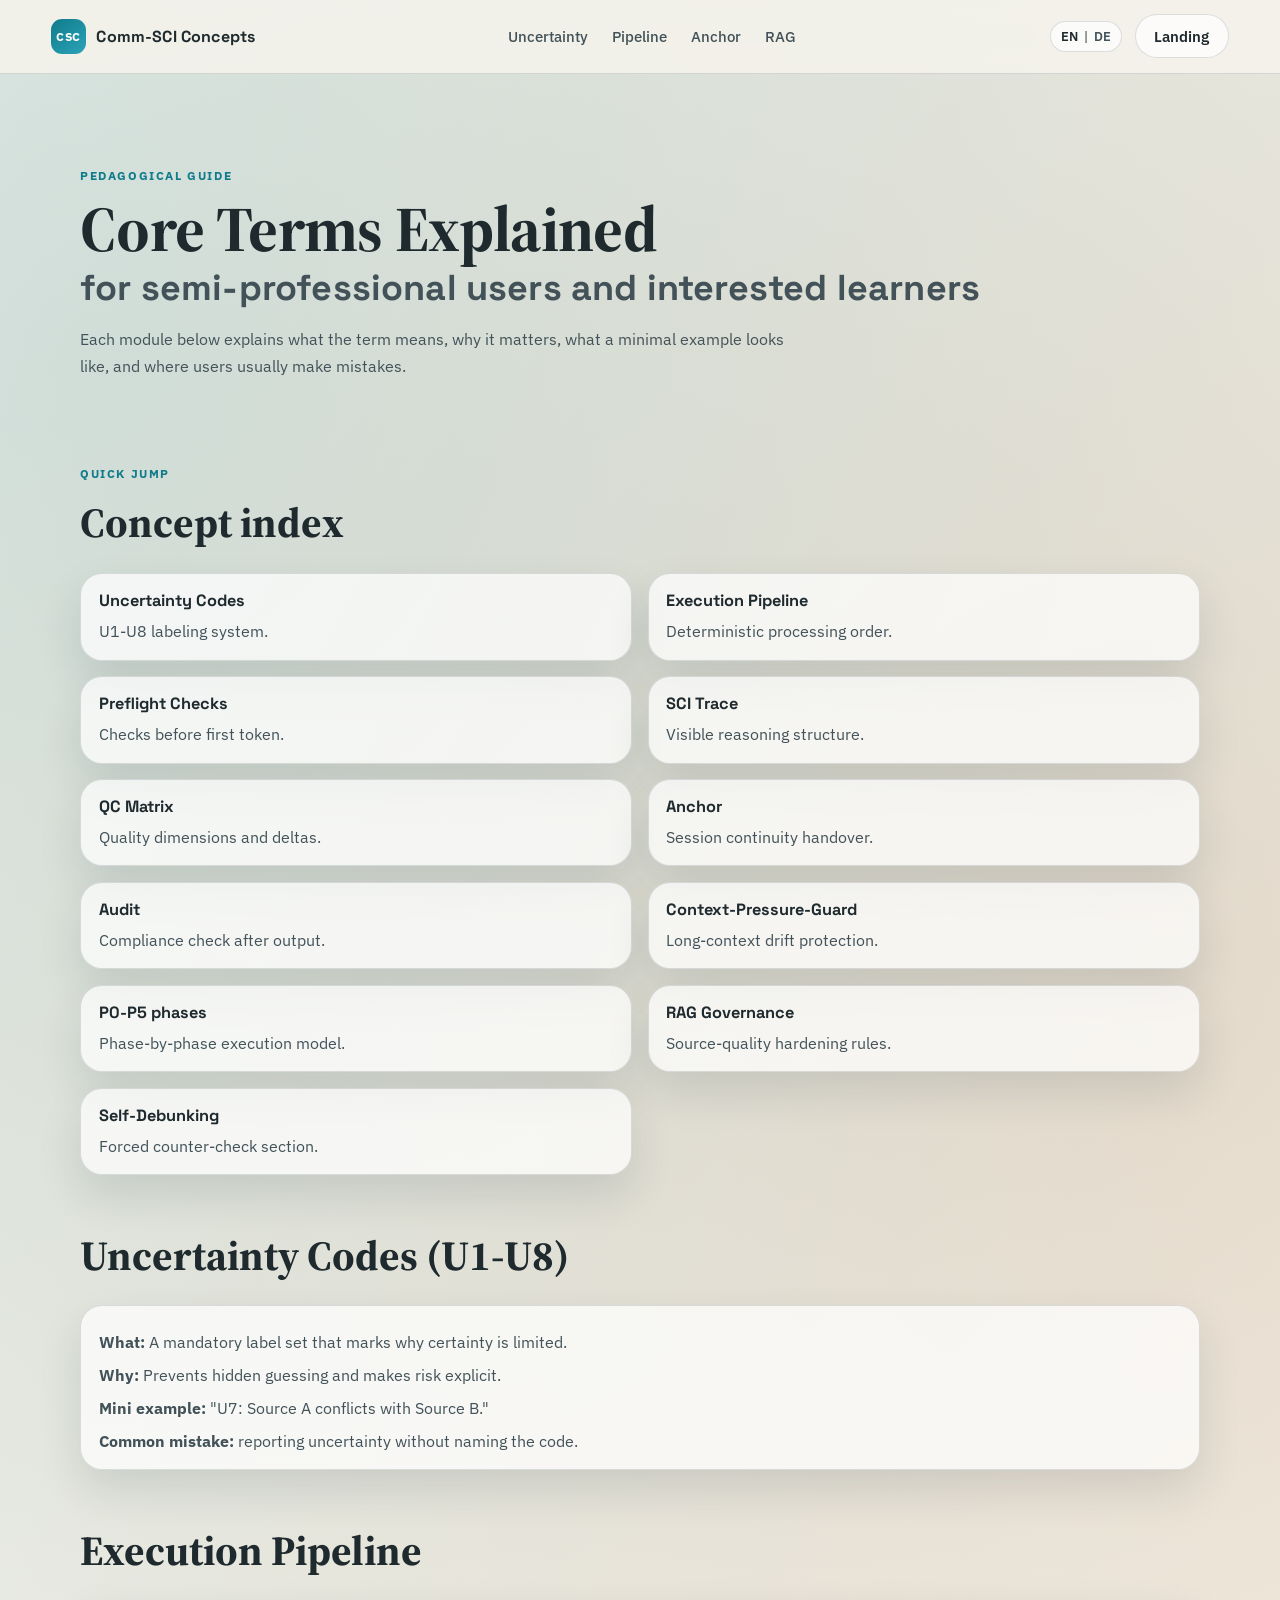
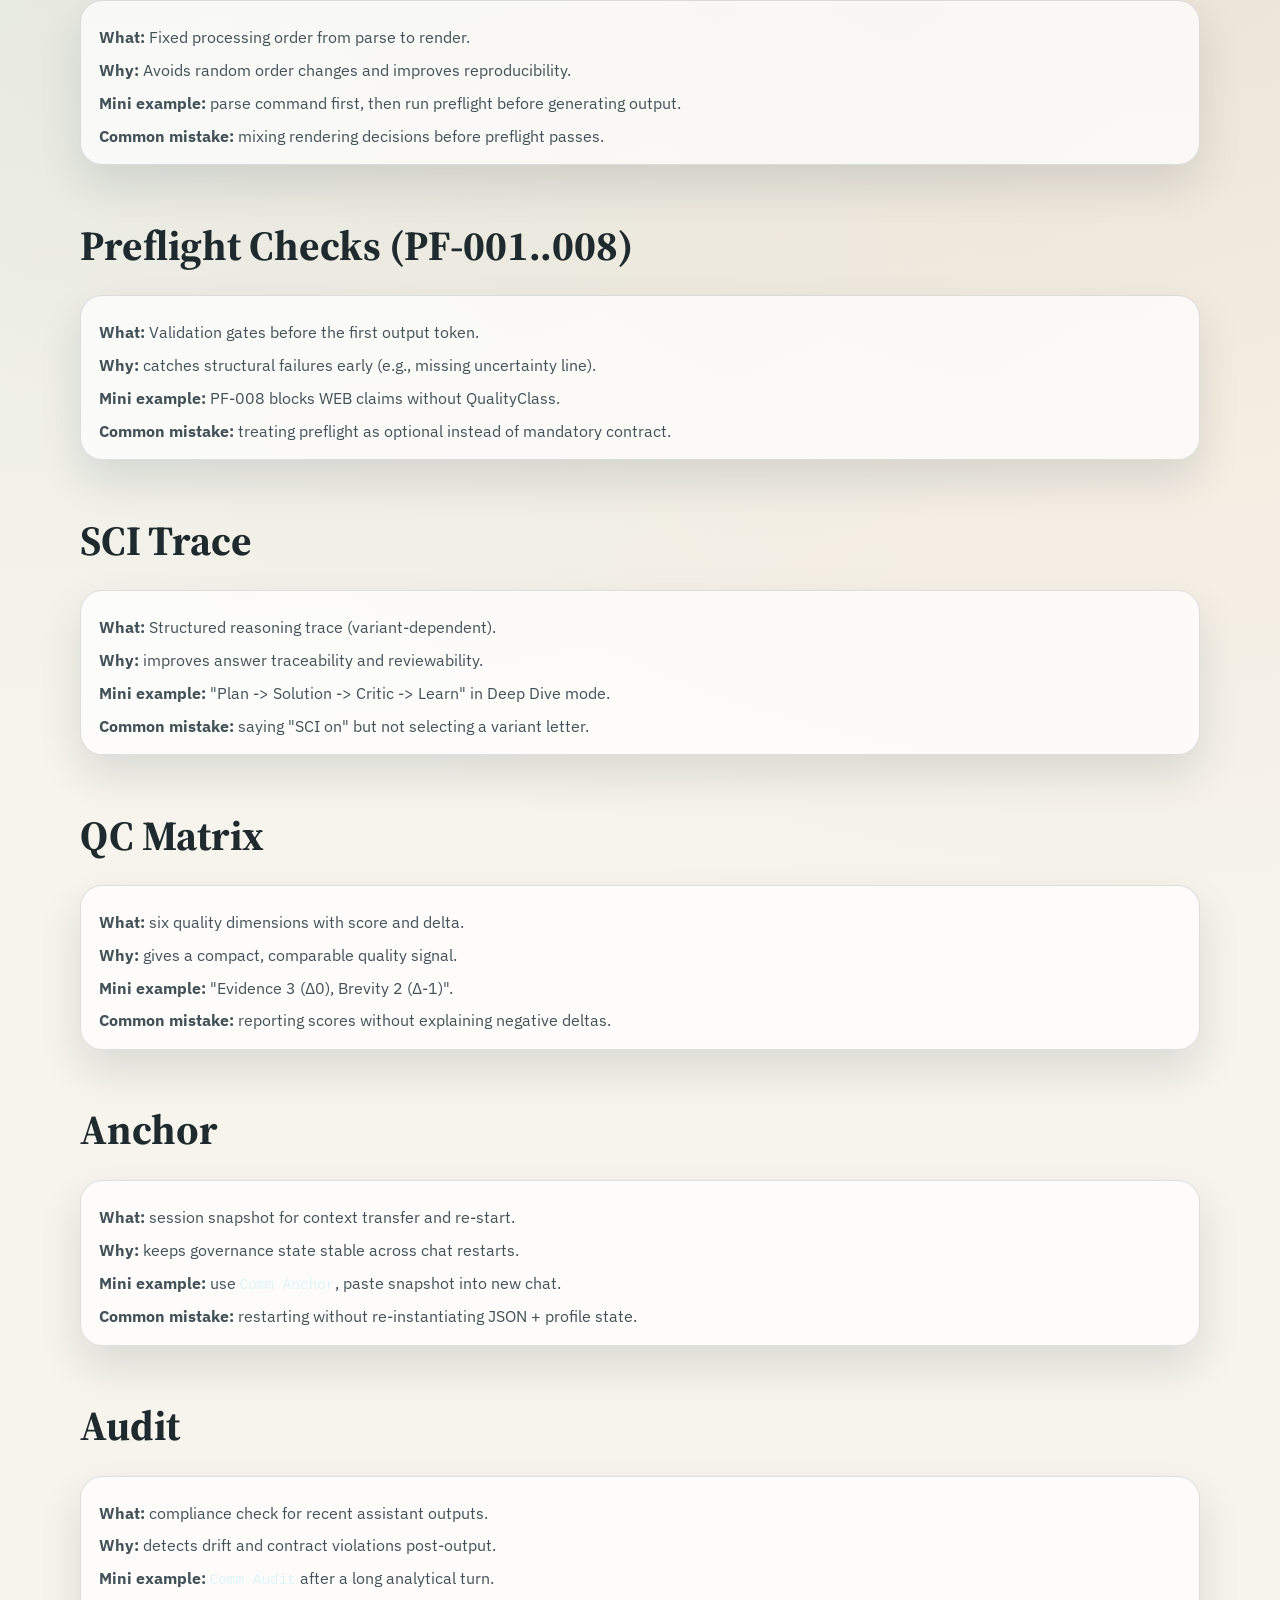
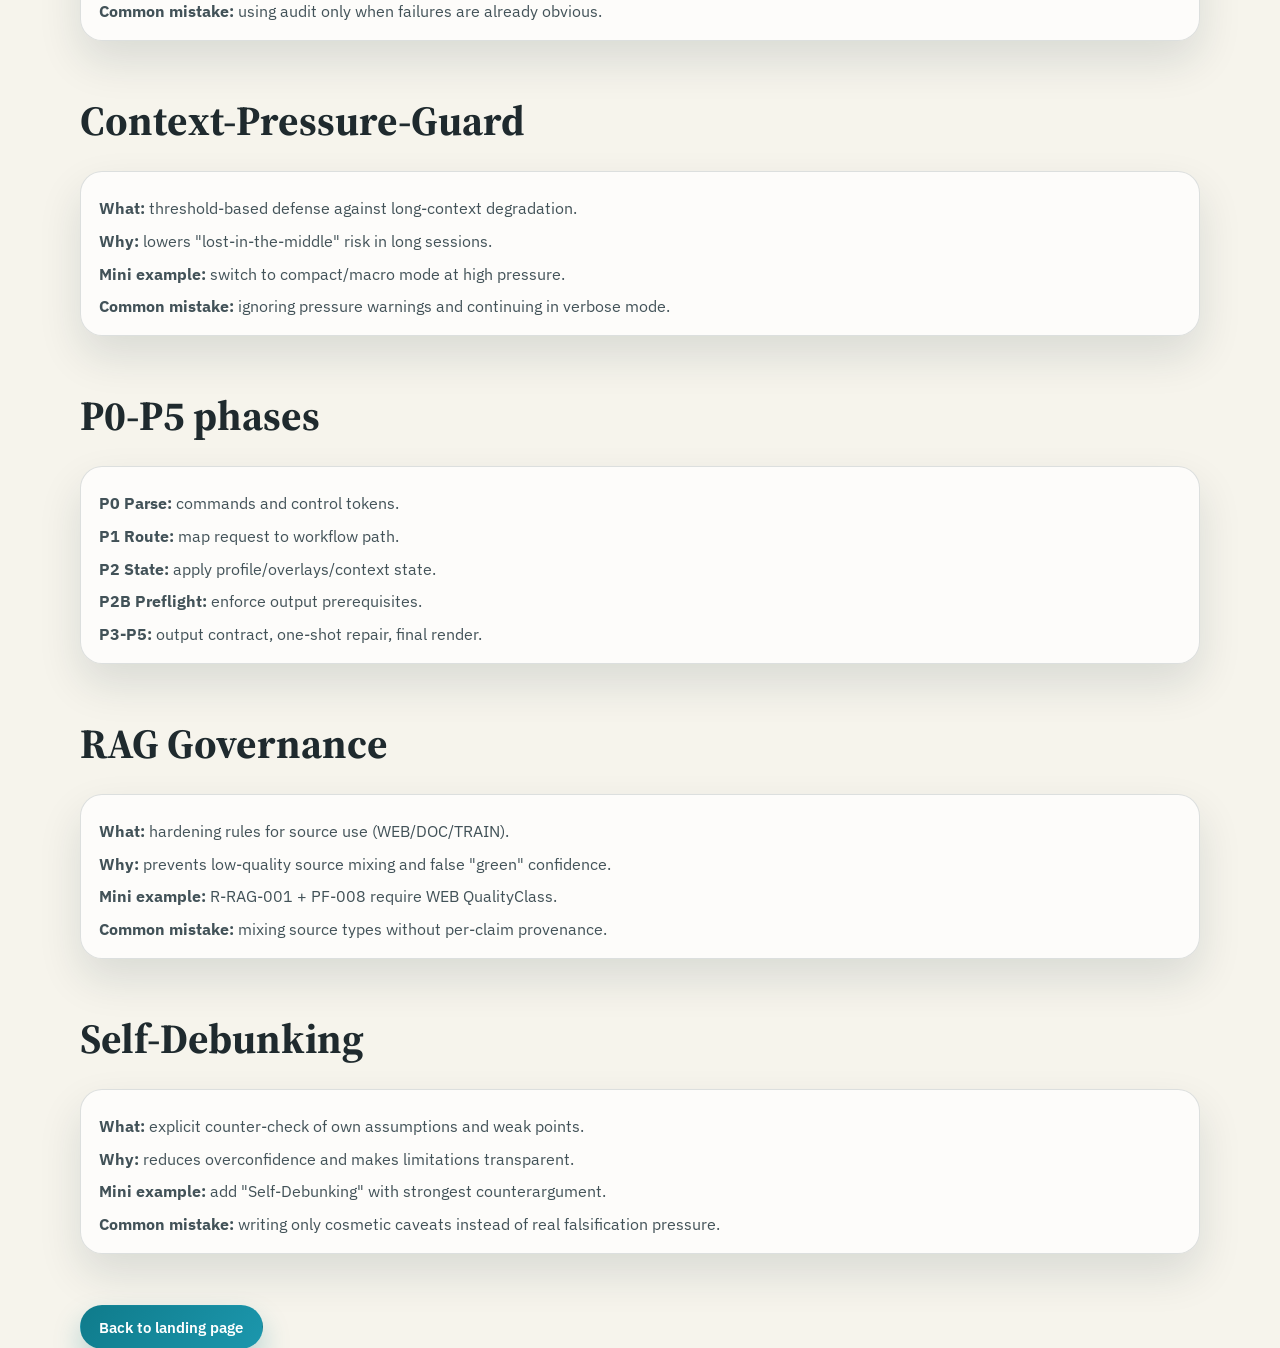
==== docs/concepts/index.html @ 4716cb0a "security: harden onboarding web flow and concept guidance" ====
<!doctype html>
<html lang="en">
  <head>
    <meta charset="UTF-8" />
    <meta name="viewport" content="width=device-width, initial-scale=1" />
    <title>Comm-SCI Concepts | Comm-SCI-Control</title>
    <meta
      name="description"
      content="Pedagogical concept guide for Comm-SCI-Control terms: uncertainty codes, execution pipeline, preflight checks, SCI trace, QC matrix, anchor, audit, context-pressure guard, RAG governance, and self-debunking."
    />
    <link rel="preconnect" href="https://fonts.googleapis.com" />
    <link rel="preconnect" href="https://fonts.gstatic.com" crossorigin />
    <link
      href="https://fonts.googleapis.com/css2?family=Space+Grotesk:wght@400;500;700&family=IBM+Plex+Sans:wght@400;500;700&family=Source+Serif+4:wght@400;600&display=swap"
      rel="stylesheet"
    />
    <link rel="stylesheet" href="../assets/landing.css" />
  </head>
  <body>
    <header class="topbar">
      <a class="brand" href="../index.html">
        <span class="brand-mark">CSC</span>
        <span class="brand-text">Comm-SCI Concepts</span>
      </a>
      <nav class="nav-links" aria-label="Concept navigation">
        <a href="#uncertainty-codes">Uncertainty</a>
        <a href="#execution-pipeline">Pipeline</a>
        <a href="#anchor">Anchor</a>
        <a href="#rag-governance">RAG</a>
      </nav>
      <div class="topbar-actions">
        <div class="lang-switch" aria-label="Language switch">
          <a class="lang-link is-active" href="index.html">EN</a>
          <span aria-hidden="true">|</span>
          <a class="lang-link" href="index.de.html">DE</a>
        </div>
        <a class="btn btn-line" href="../index.html">Landing</a>
      </div>
    </header>

    <main>
      <section class="hero reveal is-visible">
        <p class="eyebrow">Pedagogical guide</p>
        <h1>
          Core Terms Explained
          <span>for semi-professional users and interested learners</span>
        </h1>
        <p class="hero-copy">
          Each module below explains what the term means, why it matters,
          what a minimal example looks like, and where users usually make mistakes.
        </p>
      </section>

      <section class="section reveal is-visible">
        <div class="section-head">
          <p class="eyebrow">Quick jump</p>
          <h2>Concept index</h2>
        </div>
        <div class="matrix">
          <a class="link-card" href="#uncertainty-codes"><h3>Uncertainty Codes</h3><p>U1-U8 labeling system.</p></a>
          <a class="link-card" href="#execution-pipeline"><h3>Execution Pipeline</h3><p>Deterministic processing order.</p></a>
          <a class="link-card" href="#preflight-checks"><h3>Preflight Checks</h3><p>Checks before first token.</p></a>
          <a class="link-card" href="#sci-trace"><h3>SCI Trace</h3><p>Visible reasoning structure.</p></a>
          <a class="link-card" href="#qc-matrix"><h3>QC Matrix</h3><p>Quality dimensions and deltas.</p></a>
          <a class="link-card" href="#anchor"><h3>Anchor</h3><p>Session continuity handover.</p></a>
          <a class="link-card" href="#audit"><h3>Audit</h3><p>Compliance check after output.</p></a>
          <a class="link-card" href="#context-pressure-guard"><h3>Context-Pressure-Guard</h3><p>Long-context drift protection.</p></a>
          <a class="link-card" href="#p0-p5"><h3>P0-P5 phases</h3><p>Phase-by-phase execution model.</p></a>
          <a class="link-card" href="#rag-governance"><h3>RAG Governance</h3><p>Source-quality hardening rules.</p></a>
          <a class="link-card" href="#self-debunking"><h3>Self-Debunking</h3><p>Forced counter-check section.</p></a>
        </div>
      </section>

      <section id="uncertainty-codes" class="section reveal is-visible">
        <div class="section-head"><h2>Uncertainty Codes (U1-U8)</h2></div>
        <article class="info-card">
          <p><strong>What:</strong> A mandatory label set that marks why certainty is limited.</p>
          <p><strong>Why:</strong> Prevents hidden guessing and makes risk explicit.</p>
          <p><strong>Mini example:</strong> "U7: Source A conflicts with Source B."</p>
          <p><strong>Common mistake:</strong> reporting uncertainty without naming the code.</p>
        </article>
      </section>

      <section id="execution-pipeline" class="section reveal is-visible">
        <div class="section-head"><h2>Execution Pipeline</h2></div>
        <article class="info-card">
          <p><strong>What:</strong> Fixed processing order from parse to render.</p>
          <p><strong>Why:</strong> Avoids random order changes and improves reproducibility.</p>
          <p><strong>Mini example:</strong> parse command first, then run preflight before generating output.</p>
          <p><strong>Common mistake:</strong> mixing rendering decisions before preflight passes.</p>
        </article>
      </section>

      <section id="preflight-checks" class="section reveal is-visible">
        <div class="section-head"><h2>Preflight Checks (PF-001..008)</h2></div>
        <article class="info-card">
          <p><strong>What:</strong> Validation gates before the first output token.</p>
          <p><strong>Why:</strong> catches structural failures early (e.g., missing uncertainty line).</p>
          <p><strong>Mini example:</strong> PF-008 blocks WEB claims without QualityClass.</p>
          <p><strong>Common mistake:</strong> treating preflight as optional instead of mandatory contract.</p>
        </article>
      </section>

      <section id="sci-trace" class="section reveal is-visible">
        <div class="section-head"><h2>SCI Trace</h2></div>
        <article class="info-card">
          <p><strong>What:</strong> Structured reasoning trace (variant-dependent).</p>
          <p><strong>Why:</strong> improves answer traceability and reviewability.</p>
          <p><strong>Mini example:</strong> "Plan -> Solution -> Critic -> Learn" in Deep Dive mode.</p>
          <p><strong>Common mistake:</strong> saying "SCI on" but not selecting a variant letter.</p>
        </article>
      </section>

      <section id="qc-matrix" class="section reveal is-visible">
        <div class="section-head"><h2>QC Matrix</h2></div>
        <article class="info-card">
          <p><strong>What:</strong> six quality dimensions with score and delta.</p>
          <p><strong>Why:</strong> gives a compact, comparable quality signal.</p>
          <p><strong>Mini example:</strong> "Evidence 3 (Δ0), Brevity 2 (Δ-1)".</p>
          <p><strong>Common mistake:</strong> reporting scores without explaining negative deltas.</p>
        </article>
      </section>

      <section id="anchor" class="section reveal is-visible">
        <div class="section-head"><h2>Anchor</h2></div>
        <article class="info-card">
          <p><strong>What:</strong> session snapshot for context transfer and re-start.</p>
          <p><strong>Why:</strong> keeps governance state stable across chat restarts.</p>
          <p><strong>Mini example:</strong> use <code>Comm Anchor</code>, paste snapshot into new chat.</p>
          <p><strong>Common mistake:</strong> restarting without re-instantiating JSON + profile state.</p>
        </article>
      </section>

      <section id="audit" class="section reveal is-visible">
        <div class="section-head"><h2>Audit</h2></div>
        <article class="info-card">
          <p><strong>What:</strong> compliance check for recent assistant outputs.</p>
          <p><strong>Why:</strong> detects drift and contract violations post-output.</p>
          <p><strong>Mini example:</strong> <code>Comm Audit</code> after a long analytical turn.</p>
          <p><strong>Common mistake:</strong> using audit only when failures are already obvious.</p>
        </article>
      </section>

      <section id="context-pressure-guard" class="section reveal is-visible">
        <div class="section-head"><h2>Context-Pressure-Guard</h2></div>
        <article class="info-card">
          <p><strong>What:</strong> threshold-based defense against long-context degradation.</p>
          <p><strong>Why:</strong> lowers "lost-in-the-middle" risk in long sessions.</p>
          <p><strong>Mini example:</strong> switch to compact/macro mode at high pressure.</p>
          <p><strong>Common mistake:</strong> ignoring pressure warnings and continuing in verbose mode.</p>
        </article>
      </section>

      <section id="p0-p5" class="section reveal is-visible">
        <div class="section-head"><h2>P0-P5 phases</h2></div>
        <article class="info-card">
          <p><strong>P0 Parse:</strong> commands and control tokens.</p>
          <p><strong>P1 Route:</strong> map request to workflow path.</p>
          <p><strong>P2 State:</strong> apply profile/overlays/context state.</p>
          <p><strong>P2B Preflight:</strong> enforce output prerequisites.</p>
          <p><strong>P3-P5:</strong> output contract, one-shot repair, final render.</p>
        </article>
      </section>

      <section id="rag-governance" class="section reveal is-visible">
        <div class="section-head"><h2>RAG Governance</h2></div>
        <article class="info-card">
          <p><strong>What:</strong> hardening rules for source use (WEB/DOC/TRAIN).</p>
          <p><strong>Why:</strong> prevents low-quality source mixing and false "green" confidence.</p>
          <p><strong>Mini example:</strong> R-RAG-001 + PF-008 require WEB QualityClass.</p>
          <p><strong>Common mistake:</strong> mixing source types without per-claim provenance.</p>
        </article>
      </section>

      <section id="self-debunking" class="section reveal is-visible">
        <div class="section-head"><h2>Self-Debunking</h2></div>
        <article class="info-card">
          <p><strong>What:</strong> explicit counter-check of own assumptions and weak points.</p>
          <p><strong>Why:</strong> reduces overconfidence and makes limitations transparent.</p>
          <p><strong>Mini example:</strong> add "Self-Debunking" with strongest counterargument.</p>
          <p><strong>Common mistake:</strong> writing only cosmetic caveats instead of real falsification pressure.</p>
        </article>
      </section>

      <section class="section reveal is-visible">
        <a class="btn btn-solid" href="../index.html">Back to landing page</a>
      </section>
    </main>

    <script src="../assets/landing.js"></script>
  </body>
</html>
---- docs/assets/landing.css ----
:root {
  --bg: #f6f4ec;
  --surface: rgba(255, 255, 255, 0.72);
  --surface-strong: #ffffff;
  --ink: #1f2a2e;
  --ink-soft: #425258;
  --line: rgba(26, 45, 54, 0.14);
  --accent: #0f7b8b;
  --accent-alt: #d56b2d;
  --shadow: 0 20px 44px rgba(20, 39, 48, 0.12);
  --radius-lg: 22px;
  --radius-md: 14px;
}

* {
  box-sizing: border-box;
}

html {
  scroll-behavior: smooth;
}

body {
  margin: 0;
  color: var(--ink);
  font-family: "IBM Plex Sans", "Segoe UI", sans-serif;
  background:
    radial-gradient(circle at 8% 8%, rgba(15, 123, 139, 0.16), transparent 46%),
    radial-gradient(circle at 92% 22%, rgba(213, 107, 45, 0.15), transparent 42%),
    var(--bg);
  min-height: 100vh;
}

.bg-glow {
  position: fixed;
  width: 38rem;
  height: 38rem;
  border-radius: 50%;
  filter: blur(60px);
  pointer-events: none;
  z-index: -1;
}

.bg-glow-a {
  top: -22rem;
  right: -10rem;
  background: rgba(15, 123, 139, 0.24);
}

.bg-glow-b {
  bottom: -20rem;
  left: -12rem;
  background: rgba(213, 107, 45, 0.2);
}

.topbar {
  position: sticky;
  top: 0;
  z-index: 20;
  backdrop-filter: blur(10px);
  background: rgba(246, 244, 236, 0.84);
  border-bottom: 1px solid var(--line);
  display: flex;
  align-items: center;
  justify-content: space-between;
  gap: 1rem;
  padding: 0.9rem clamp(1rem, 4vw, 3.2rem);
}

.brand {
  display: inline-flex;
  align-items: center;
  gap: 0.68rem;
  color: inherit;
  text-decoration: none;
}

.brand-mark {
  display: inline-flex;
  align-items: center;
  justify-content: center;
  width: 2.15rem;
  height: 2.15rem;
  border-radius: 11px;
  background: linear-gradient(140deg, var(--accent), #2ca3b8);
  color: #ffffff;
  font-weight: 700;
  letter-spacing: 0.04em;
  font-size: 0.76rem;
}

.brand-text {
  font-family: "Space Grotesk", "Avenir Next", sans-serif;
  font-weight: 700;
  letter-spacing: 0.01em;
}

.nav-links {
  display: flex;
  align-items: center;
  gap: clamp(0.8rem, 2.4vw, 1.5rem);
}

.nav-links a {
  color: var(--ink-soft);
  text-decoration: none;
  font-weight: 500;
  font-size: 0.93rem;
}

.nav-links a:hover {
  color: var(--ink);
}

main,
.footer {
  width: min(1120px, 92vw);
  margin-inline: auto;
}

.hero {
  padding: clamp(2.8rem, 8vw, 5.8rem) 0 2.2rem;
}

.eyebrow {
  margin: 0 0 0.8rem;
  font-size: 0.77rem;
  letter-spacing: 0.13em;
  text-transform: uppercase;
  color: var(--accent);
  font-weight: 700;
}

h1,
h2,
h3 {
  margin: 0;
  text-wrap: balance;
}

.hero h1 {
  font-family: "Source Serif 4", "Georgia", serif;
  font-size: clamp(2.1rem, 6.2vw, 4rem);
  line-height: 1.06;
  letter-spacing: -0.01em;
}

.hero h1 span {
  display: block;
  margin-top: 0.35rem;
  font-family: "Space Grotesk", "Avenir Next", sans-serif;
  font-size: clamp(1.2rem, 3.1vw, 2.25rem);
  color: var(--ink-soft);
  letter-spacing: 0.005em;
}

.hero-copy {
  margin: 1.2rem 0 0;
  max-width: 72ch;
  color: var(--ink-soft);
  line-height: 1.65;
}

.hero-actions {
  margin-top: 1.55rem;
  display: flex;
  flex-wrap: wrap;
  gap: 0.7rem;
}

.btn {
  display: inline-flex;
  align-items: center;
  justify-content: center;
  border-radius: 999px;
  padding: 0.72rem 1.15rem;
  border: 1px solid transparent;
  font-weight: 600;
  font-size: 0.92rem;
  text-decoration: none;
  transition: transform 180ms ease, box-shadow 180ms ease, background-color 180ms ease;
}

.btn:hover {
  transform: translateY(-1px);
}

.btn-solid {
  background: linear-gradient(130deg, var(--accent), #1c97ad);
  color: #ffffff;
  box-shadow: 0 14px 28px rgba(15, 123, 139, 0.28);
}

.btn-soft {
  background: rgba(15, 123, 139, 0.12);
  color: #115b67;
}

.btn-line {
  border-color: var(--line);
  color: var(--ink);
  background: rgba(255, 255, 255, 0.75);
}

.topbar-actions {
  display: inline-flex;
  align-items: center;
  gap: 0.8rem;
}

.lang-switch {
  display: inline-flex;
  align-items: center;
  gap: 0.35rem;
  padding: 0.38rem 0.62rem;
  border: 1px solid var(--line);
  border-radius: 999px;
  background: rgba(255, 255, 255, 0.72);
  font-size: 0.82rem;
}

.lang-link {
  text-decoration: none;
  color: var(--ink-soft);
  font-weight: 600;
  letter-spacing: 0.03em;
}

.lang-link.is-active {
  color: var(--ink);
}

.hero-metrics {
  margin-top: 1.7rem;
  display: grid;
  grid-template-columns: repeat(3, minmax(0, 1fr));
  gap: 0.9rem;
}

.metric-card {
  background: var(--surface);
  border: 1px solid var(--line);
  border-radius: var(--radius-md);
  padding: 1rem 1.1rem;
  box-shadow: var(--shadow);
}

.metric-value {
  margin: 0;
  font-family: "Space Grotesk", "Avenir Next", sans-serif;
  font-weight: 700;
  font-size: clamp(1.35rem, 2.9vw, 2rem);
  color: var(--accent-alt);
}

.metric-label {
  margin: 0.28rem 0 0;
  color: var(--ink-soft);
  font-size: 0.9rem;
}

.metric-link {
  color: inherit;
  text-decoration: none;
  border-bottom: 1px dashed rgba(66, 82, 88, 0.5);
}

.metric-link:hover {
  color: var(--ink);
  border-bottom-color: rgba(31, 42, 46, 0.7);
}

.section {
  padding: 3.2rem 0 0;
}

.section-head {
  margin-bottom: 1.35rem;
}

.section h2 {
  font-family: "Source Serif 4", "Georgia", serif;
  font-size: clamp(1.6rem, 4vw, 2.6rem);
}

.card-grid,
.matrix {
  display: grid;
  grid-template-columns: repeat(3, minmax(0, 1fr));
  gap: 0.95rem;
}

.info-card,
.matrix-card,
.link-card,
.timeline-item,
pre {
  border: 1px solid var(--line);
  background: var(--surface);
  border-radius: var(--radius-lg);
  box-shadow: var(--shadow);
}

.info-card,
.matrix-card,
.timeline-item,
.link-card {
  padding: 1rem 1.1rem;
}

.info-card h3,
.matrix-card h3,
.link-card h3 {
  font-family: "Space Grotesk", "Avenir Next", sans-serif;
  font-size: 1.02rem;
}

.info-card p,
.matrix-card p,
.link-card p,
.timeline-item p {
  margin: 0.5rem 0 0;
  color: var(--ink-soft);
  line-height: 1.55;
}

.timeline {
  margin: 0;
  padding: 0;
  list-style: none;
  display: grid;
  gap: 0.9rem;
}

.timeline-item {
  display: grid;
  gap: 0.35rem;
}

.phase {
  display: inline-flex;
  width: fit-content;
  padding: 0.25rem 0.56rem;
  border-radius: 999px;
  font-size: 0.79rem;
  font-weight: 700;
  letter-spacing: 0.04em;
  text-transform: uppercase;
  color: #0d5e6d;
  background: rgba(15, 123, 139, 0.16);
}

.matrix {
  grid-template-columns: repeat(2, minmax(0, 1fr));
}

.start-grid {
  display: grid;
  grid-template-columns: minmax(0, 1.1fr) minmax(0, 1fr);
  gap: 0.95rem;
}

.bundle-actions {
  display: grid;
  gap: 0.45rem;
  margin-bottom: 0.9rem;
}

.copy-status {
  margin: 0;
  font-size: 0.88rem;
  color: var(--ink-soft);
  min-height: 1.2rem;
}

.copy-status[data-kind="success"] {
  color: #166235;
}

.copy-status[data-kind="error"] {
  color: #8e2f24;
}

.preface-card {
  margin-top: 0.95rem;
  padding: 0.85rem;
}

.preface-card summary {
  cursor: pointer;
  font-family: "Space Grotesk", "Avenir Next", sans-serif;
  font-weight: 700;
  font-size: 0.95rem;
  color: var(--ink);
}

.preface-card pre {
  margin-top: 0.7rem;
}

.screenshot-head {
  margin-top: 1.2rem;
}

.shot-grid {
  display: grid;
  gap: 0.85rem;
  grid-template-columns: repeat(2, minmax(0, 1fr));
}

.shot-card {
  margin: 0;
  border: 1px solid var(--line);
  border-radius: var(--radius-lg);
  background: var(--surface);
  box-shadow: var(--shadow);
  overflow: hidden;
}

.shot-card img {
  display: block;
  width: 100%;
  height: auto;
}

.shot-card figcaption {
  padding: 0.62rem 0.8rem 0.75rem;
  color: var(--ink-soft);
  font-size: 0.88rem;
}

pre {
  margin: 0;
  overflow-x: auto;
  padding: 1.2rem 1.25rem;
  background: #142228;
}

code {
  font-family: "IBM Plex Mono", "SFMono-Regular", monospace;
  color: #dff4f8;
  font-size: 0.9rem;
  line-height: 1.55;
}

.start-actions {
  display: grid;
  gap: 0.9rem;
}

.link-card {
  display: block;
  text-decoration: none;
  color: inherit;
  transition: transform 180ms ease, border-color 180ms ease;
}

.link-card:hover {
  transform: translateY(-2px);
  border-color: rgba(213, 107, 45, 0.45);
}

.footer {
  padding: 3rem 0 2rem;
  color: var(--ink-soft);
  font-size: 0.92rem;
  display: grid;
  gap: 0.45rem;
}

.footer a {
  color: inherit;
}

.reveal {
  opacity: 0;
  transform: translateY(16px);
  transition: opacity 650ms ease, transform 650ms ease;
}

.reveal.is-visible {
  opacity: 1;
  transform: translateY(0);
}

@media (max-width: 980px) {
  .hero-metrics,
  .card-grid,
  .matrix,
  .start-grid,
  .shot-grid {
    grid-template-columns: repeat(2, minmax(0, 1fr));
  }
}

@media (max-width: 760px) {
  .topbar {
    flex-wrap: wrap;
    justify-content: center;
  }

  .topbar-actions {
    width: 100%;
    justify-content: center;
  }

  .nav-links {
    order: 3;
    width: 100%;
    justify-content: center;
    flex-wrap: wrap;
  }

  .hero-metrics,
  .card-grid,
  .matrix,
  .start-grid,
  .shot-grid {
    grid-template-columns: minmax(0, 1fr);
  }

  .section {
    padding-top: 2.7rem;
  }
}
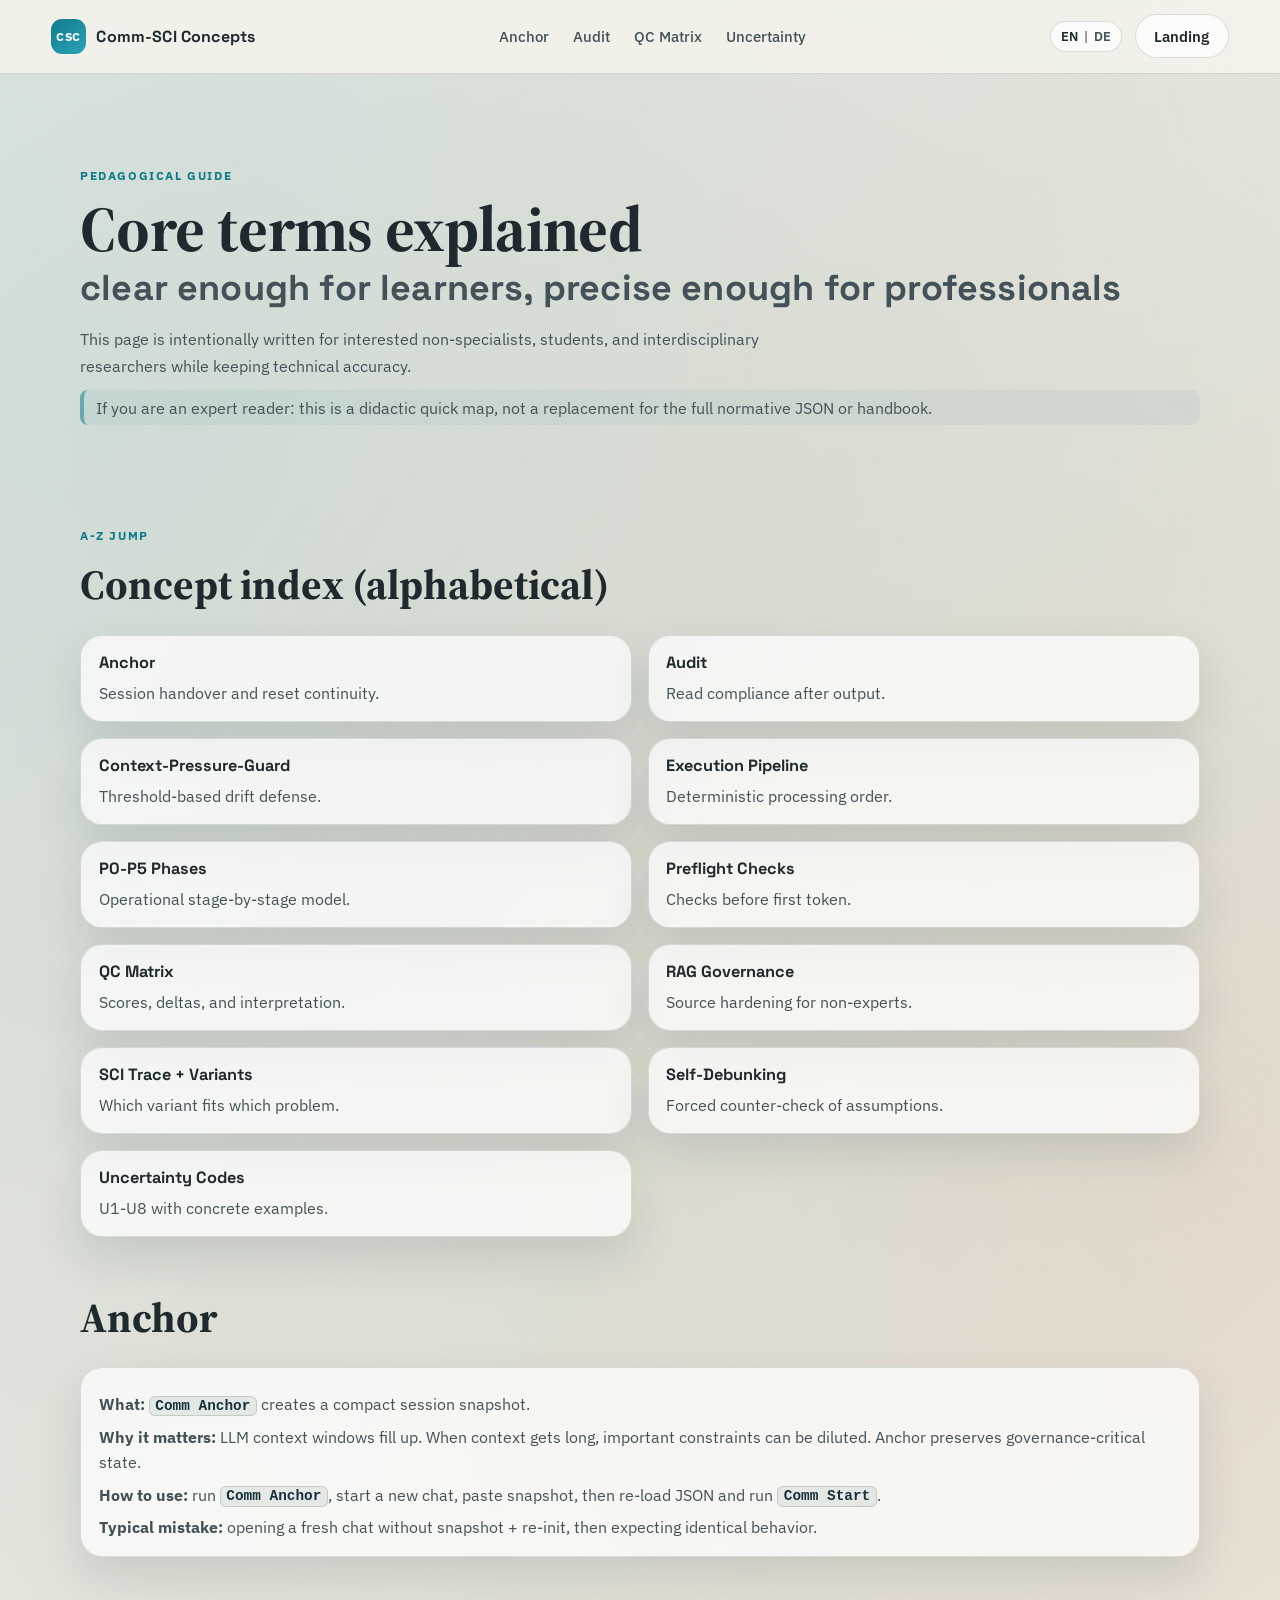
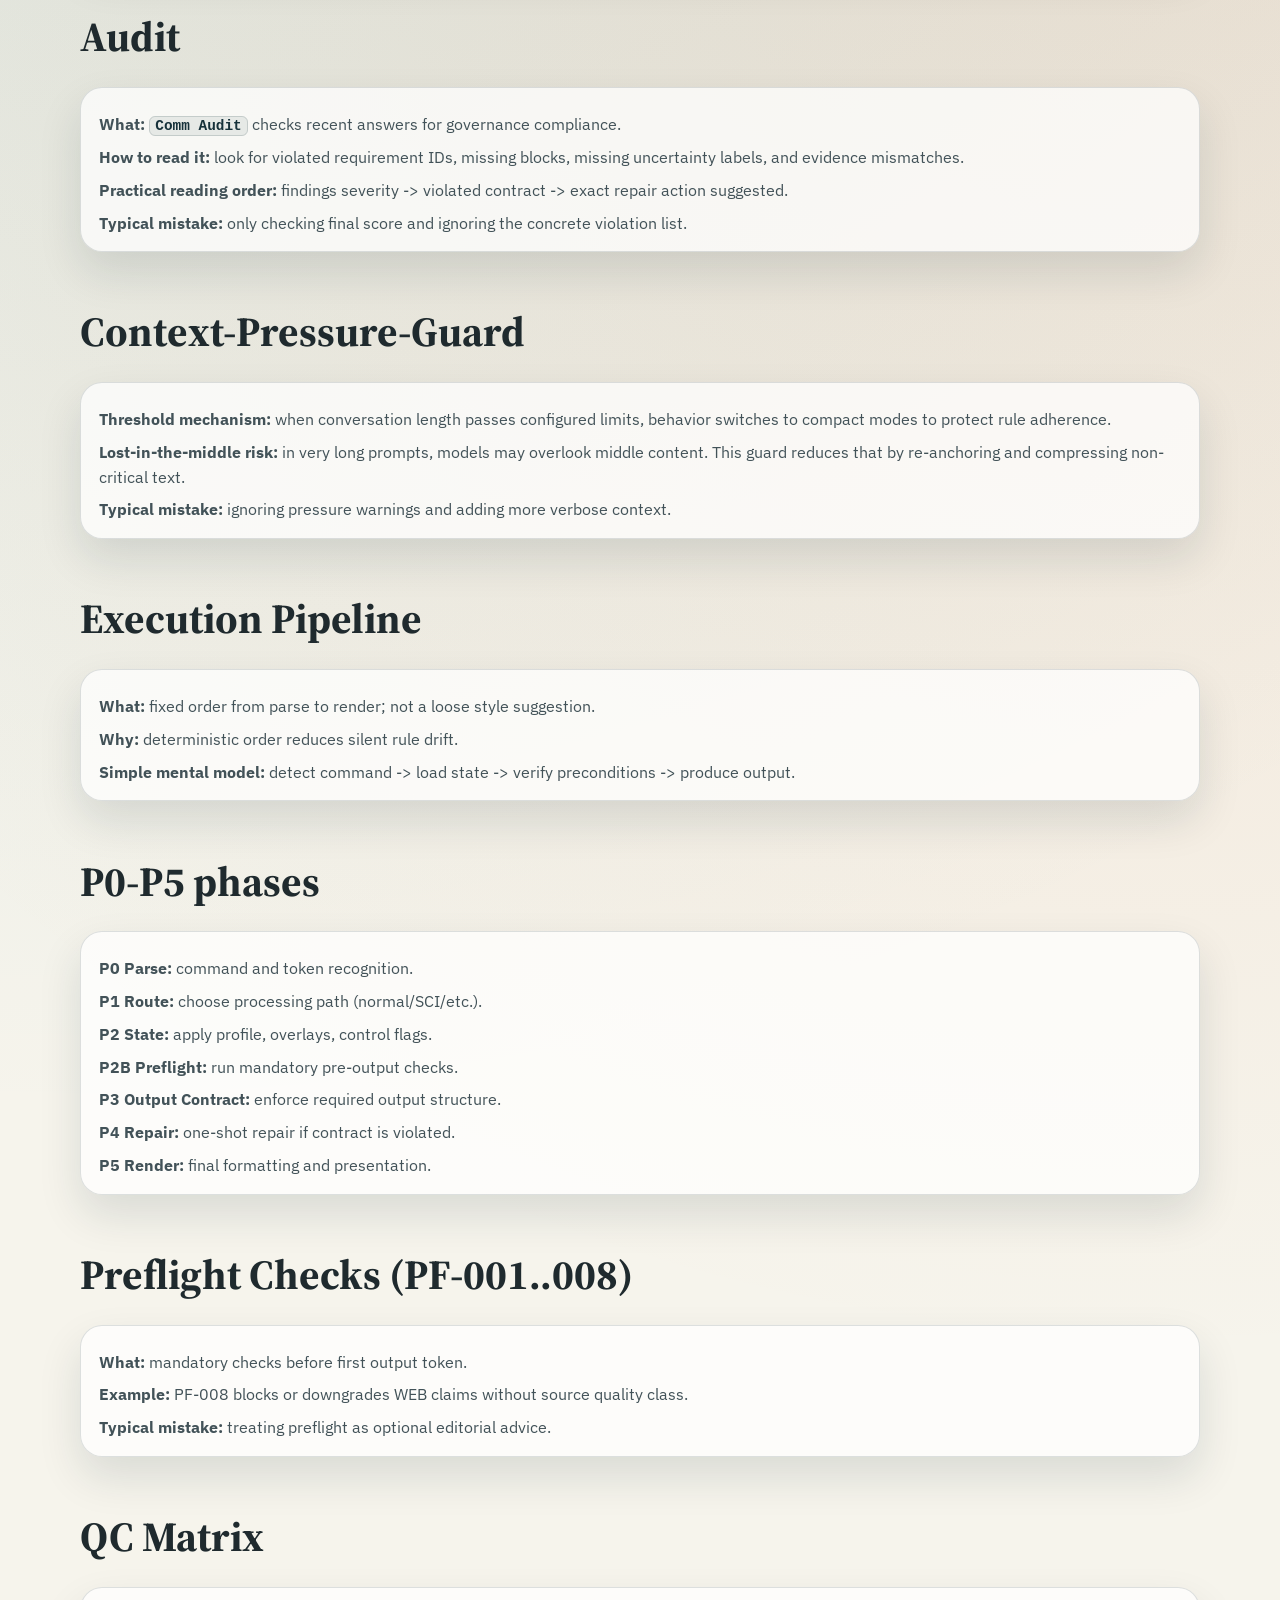
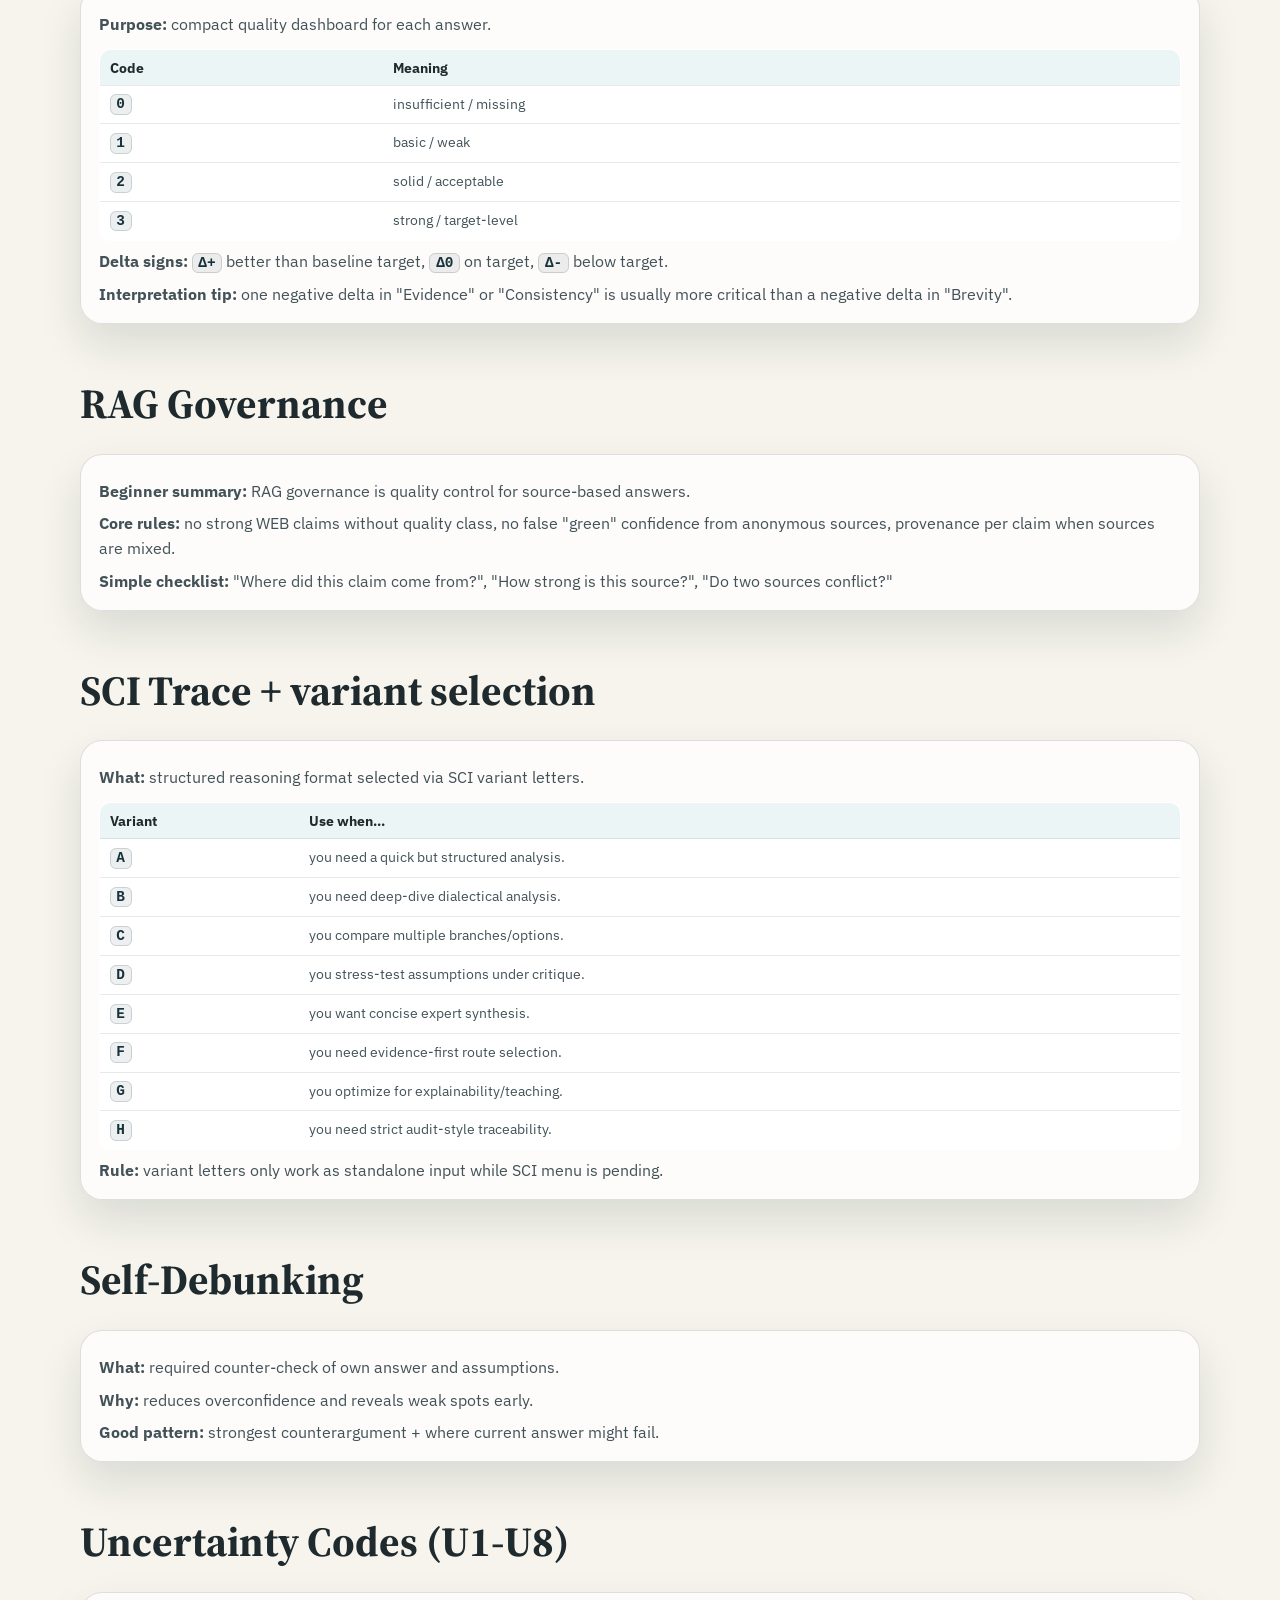
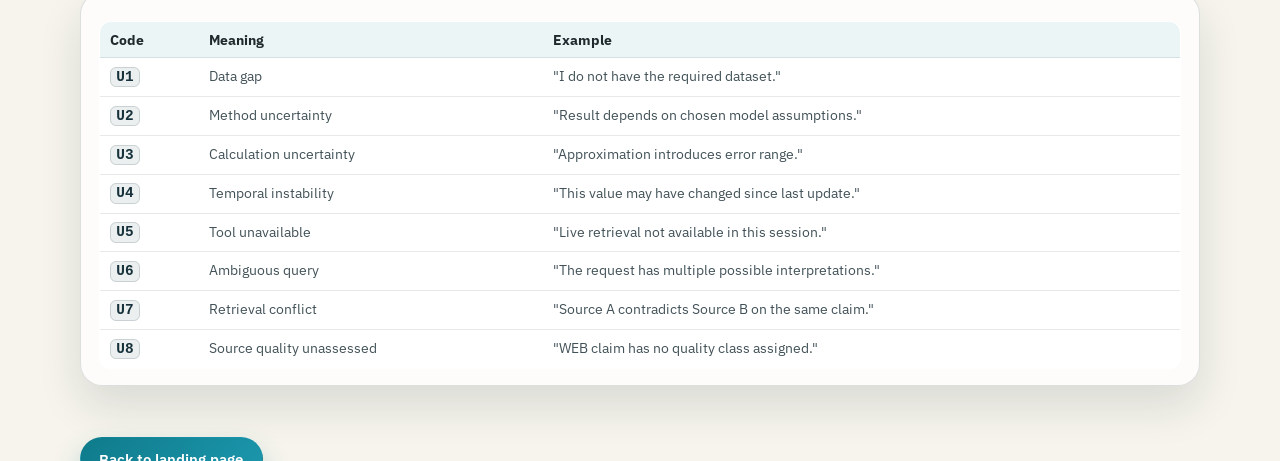
==== commit c719485e: "docs: erweitere Konzeptseiten didaktisch und verbessere Copy/Lesbarkeit" ====
--- a/docs/concepts/index.html
+++ b/docs/concepts/index.html
@@ -6,7 +6,7 @@
     <title>Comm-SCI Concepts | Comm-SCI-Control</title>
     <meta
       name="description"
-      content="Pedagogical concept guide for Comm-SCI-Control terms: uncertainty codes, execution pipeline, preflight checks, SCI trace, QC matrix, anchor, audit, context-pressure guard, RAG governance, and self-debunking."
+      content="Pedagogical concept guide for Comm-SCI-Control terms: Anchor, Audit, Context-Pressure-Guard, Execution Pipeline, P0-P5 phases, Preflight Checks, QC Matrix, RAG Governance, SCI variants, Self-Debunking, and Uncertainty Codes."
     />
     <link rel="preconnect" href="https://fonts.googleapis.com" />
     <link rel="preconnect" href="https://fonts.gstatic.com" crossorigin />
@@ -23,10 +23,10 @@
         <span class="brand-text">Comm-SCI Concepts</span>
       </a>
       <nav class="nav-links" aria-label="Concept navigation">
+        <a href="#anchor">Anchor</a>
+        <a href="#audit">Audit</a>
+        <a href="#qc-matrix">QC Matrix</a>
         <a href="#uncertainty-codes">Uncertainty</a>
-        <a href="#execution-pipeline">Pipeline</a>
-        <a href="#anchor">Anchor</a>
-        <a href="#rag-governance">RAG</a>
       </nav>
       <div class="topbar-actions">
         <div class="lang-switch" aria-label="Language switch">
@@ -42,143 +42,189 @@
       <section class="hero reveal is-visible">
         <p class="eyebrow">Pedagogical guide</p>
         <h1>
-          Core Terms Explained
-          <span>for semi-professional users and interested learners</span>
+          Core terms explained
+          <span>clear enough for learners, precise enough for professionals</span>
         </h1>
         <p class="hero-copy">
-          Each module below explains what the term means, why it matters,
-          what a minimal example looks like, and where users usually make mistakes.
+          This page is intentionally written for interested non-specialists, students,
+          and interdisciplinary researchers while keeping technical accuracy.
+        </p>
+        <p class="concept-note">
+          If you are an expert reader: this is a didactic quick map, not a replacement
+          for the full normative JSON or handbook.
         </p>
       </section>
 
       <section class="section reveal is-visible">
         <div class="section-head">
-          <p class="eyebrow">Quick jump</p>
-          <h2>Concept index</h2>
+          <p class="eyebrow">A-Z jump</p>
+          <h2>Concept index (alphabetical)</h2>
         </div>
         <div class="matrix">
-          <a class="link-card" href="#uncertainty-codes"><h3>Uncertainty Codes</h3><p>U1-U8 labeling system.</p></a>
+          <a class="link-card" href="#anchor"><h3>Anchor</h3><p>Session handover and reset continuity.</p></a>
+          <a class="link-card" href="#audit"><h3>Audit</h3><p>Read compliance after output.</p></a>
+          <a class="link-card" href="#context-pressure-guard"><h3>Context-Pressure-Guard</h3><p>Threshold-based drift defense.</p></a>
           <a class="link-card" href="#execution-pipeline"><h3>Execution Pipeline</h3><p>Deterministic processing order.</p></a>
+          <a class="link-card" href="#p0-p5"><h3>P0-P5 Phases</h3><p>Operational stage-by-stage model.</p></a>
           <a class="link-card" href="#preflight-checks"><h3>Preflight Checks</h3><p>Checks before first token.</p></a>
-          <a class="link-card" href="#sci-trace"><h3>SCI Trace</h3><p>Visible reasoning structure.</p></a>
-          <a class="link-card" href="#qc-matrix"><h3>QC Matrix</h3><p>Quality dimensions and deltas.</p></a>
-          <a class="link-card" href="#anchor"><h3>Anchor</h3><p>Session continuity handover.</p></a>
-          <a class="link-card" href="#audit"><h3>Audit</h3><p>Compliance check after output.</p></a>
-          <a class="link-card" href="#context-pressure-guard"><h3>Context-Pressure-Guard</h3><p>Long-context drift protection.</p></a>
-          <a class="link-card" href="#p0-p5"><h3>P0-P5 phases</h3><p>Phase-by-phase execution model.</p></a>
-          <a class="link-card" href="#rag-governance"><h3>RAG Governance</h3><p>Source-quality hardening rules.</p></a>
-          <a class="link-card" href="#self-debunking"><h3>Self-Debunking</h3><p>Forced counter-check section.</p></a>
+          <a class="link-card" href="#qc-matrix"><h3>QC Matrix</h3><p>Scores, deltas, and interpretation.</p></a>
+          <a class="link-card" href="#rag-governance"><h3>RAG Governance</h3><p>Source hardening for non-experts.</p></a>
+          <a class="link-card" href="#sci-trace"><h3>SCI Trace + Variants</h3><p>Which variant fits which problem.</p></a>
+          <a class="link-card" href="#self-debunking"><h3>Self-Debunking</h3><p>Forced counter-check of assumptions.</p></a>
+          <a class="link-card" href="#uncertainty-codes"><h3>Uncertainty Codes</h3><p>U1-U8 with concrete examples.</p></a>
         </div>
+      </section>
+
+      <section id="anchor" class="section reveal is-visible">
+        <div class="section-head"><h2>Anchor</h2></div>
+        <article class="info-card">
+          <p><strong>What:</strong> <code>Comm Anchor</code> creates a compact session snapshot.</p>
+          <p><strong>Why it matters:</strong> LLM context windows fill up. When context gets long,
+          important constraints can be diluted. Anchor preserves governance-critical state.</p>
+          <p><strong>How to use:</strong> run <code>Comm Anchor</code>, start a new chat, paste snapshot,
+          then re-load JSON and run <code>Comm Start</code>.</p>
+          <p><strong>Typical mistake:</strong> opening a fresh chat without snapshot + re-init,
+          then expecting identical behavior.</p>
+        </article>
+      </section>
+
+      <section id="audit" class="section reveal is-visible">
+        <div class="section-head"><h2>Audit</h2></div>
+        <article class="info-card">
+          <p><strong>What:</strong> <code>Comm Audit</code> checks recent answers for governance compliance.</p>
+          <p><strong>How to read it:</strong> look for violated requirement IDs, missing blocks,
+          missing uncertainty labels, and evidence mismatches.</p>
+          <p><strong>Practical reading order:</strong> findings severity -> violated contract ->
+          exact repair action suggested.</p>
+          <p><strong>Typical mistake:</strong> only checking final score and ignoring the concrete violation list.</p>
+        </article>
+      </section>
+
+      <section id="context-pressure-guard" class="section reveal is-visible">
+        <div class="section-head"><h2>Context-Pressure-Guard</h2></div>
+        <article class="info-card">
+          <p><strong>Threshold mechanism:</strong> when conversation length passes configured limits,
+          behavior switches to compact modes to protect rule adherence.</p>
+          <p><strong>Lost-in-the-middle risk:</strong> in very long prompts, models may overlook middle content.
+          This guard reduces that by re-anchoring and compressing non-critical text.</p>
+          <p><strong>Typical mistake:</strong> ignoring pressure warnings and adding more verbose context.</p>
+        </article>
+      </section>
+
+      <section id="execution-pipeline" class="section reveal is-visible">
+        <div class="section-head"><h2>Execution Pipeline</h2></div>
+        <article class="info-card">
+          <p><strong>What:</strong> fixed order from parse to render; not a loose style suggestion.</p>
+          <p><strong>Why:</strong> deterministic order reduces silent rule drift.</p>
+          <p><strong>Simple mental model:</strong> detect command -> load state -> verify preconditions -> produce output.</p>
+        </article>
+      </section>
+
+      <section id="p0-p5" class="section reveal is-visible">
+        <div class="section-head"><h2>P0-P5 phases</h2></div>
+        <article class="info-card">
+          <p><strong>P0 Parse:</strong> command and token recognition.</p>
+          <p><strong>P1 Route:</strong> choose processing path (normal/SCI/etc.).</p>
+          <p><strong>P2 State:</strong> apply profile, overlays, control flags.</p>
+          <p><strong>P2B Preflight:</strong> run mandatory pre-output checks.</p>
+          <p><strong>P3 Output Contract:</strong> enforce required output structure.</p>
+          <p><strong>P4 Repair:</strong> one-shot repair if contract is violated.</p>
+          <p><strong>P5 Render:</strong> final formatting and presentation.</p>
+        </article>
+      </section>
+
+      <section id="preflight-checks" class="section reveal is-visible">
+        <div class="section-head"><h2>Preflight Checks (PF-001..008)</h2></div>
+        <article class="info-card">
+          <p><strong>What:</strong> mandatory checks before first output token.</p>
+          <p><strong>Example:</strong> PF-008 blocks or downgrades WEB claims without source quality class.</p>
+          <p><strong>Typical mistake:</strong> treating preflight as optional editorial advice.</p>
+        </article>
+      </section>
+
+      <section id="qc-matrix" class="section reveal is-visible">
+        <div class="section-head"><h2>QC Matrix</h2></div>
+        <article class="info-card">
+          <p><strong>Purpose:</strong> compact quality dashboard for each answer.</p>
+          <table class="concept-table">
+            <thead>
+              <tr><th>Code</th><th>Meaning</th></tr>
+            </thead>
+            <tbody>
+              <tr><td><code>0</code></td><td>insufficient / missing</td></tr>
+              <tr><td><code>1</code></td><td>basic / weak</td></tr>
+              <tr><td><code>2</code></td><td>solid / acceptable</td></tr>
+              <tr><td><code>3</code></td><td>strong / target-level</td></tr>
+            </tbody>
+          </table>
+          <p><strong>Delta signs:</strong> <code>Δ+</code> better than baseline target, <code>Δ0</code> on target,
+          <code>Δ-</code> below target.</p>
+          <p><strong>Interpretation tip:</strong> one negative delta in "Evidence" or "Consistency"
+          is usually more critical than a negative delta in "Brevity".</p>
+        </article>
+      </section>
+
+      <section id="rag-governance" class="section reveal is-visible">
+        <div class="section-head"><h2>RAG Governance</h2></div>
+        <article class="info-card">
+          <p><strong>Beginner summary:</strong> RAG governance is quality control for source-based answers.</p>
+          <p><strong>Core rules:</strong> no strong WEB claims without quality class, no false "green"
+          confidence from anonymous sources, provenance per claim when sources are mixed.</p>
+          <p><strong>Simple checklist:</strong> "Where did this claim come from?", "How strong is this source?",
+          "Do two sources conflict?"</p>
+        </article>
+      </section>
+
+      <section id="sci-trace" class="section reveal is-visible">
+        <div class="section-head"><h2>SCI Trace + variant selection</h2></div>
+        <article class="info-card">
+          <p><strong>What:</strong> structured reasoning format selected via SCI variant letters.</p>
+          <table class="concept-table">
+            <thead>
+              <tr><th>Variant</th><th>Use when...</th></tr>
+            </thead>
+            <tbody>
+              <tr><td><code>A</code></td><td>you need a quick but structured analysis.</td></tr>
+              <tr><td><code>B</code></td><td>you need deep-dive dialectical analysis.</td></tr>
+              <tr><td><code>C</code></td><td>you compare multiple branches/options.</td></tr>
+              <tr><td><code>D</code></td><td>you stress-test assumptions under critique.</td></tr>
+              <tr><td><code>E</code></td><td>you want concise expert synthesis.</td></tr>
+              <tr><td><code>F</code></td><td>you need evidence-first route selection.</td></tr>
+              <tr><td><code>G</code></td><td>you optimize for explainability/teaching.</td></tr>
+              <tr><td><code>H</code></td><td>you need strict audit-style traceability.</td></tr>
+            </tbody>
+          </table>
+          <p><strong>Rule:</strong> variant letters only work as standalone input while SCI menu is pending.</p>
+        </article>
+      </section>
+
+      <section id="self-debunking" class="section reveal is-visible">
+        <div class="section-head"><h2>Self-Debunking</h2></div>
+        <article class="info-card">
+          <p><strong>What:</strong> required counter-check of own answer and assumptions.</p>
+          <p><strong>Why:</strong> reduces overconfidence and reveals weak spots early.</p>
+          <p><strong>Good pattern:</strong> strongest counterargument + where current answer might fail.</p>
+        </article>
       </section>
 
       <section id="uncertainty-codes" class="section reveal is-visible">
         <div class="section-head"><h2>Uncertainty Codes (U1-U8)</h2></div>
         <article class="info-card">
-          <p><strong>What:</strong> A mandatory label set that marks why certainty is limited.</p>
-          <p><strong>Why:</strong> Prevents hidden guessing and makes risk explicit.</p>
-          <p><strong>Mini example:</strong> "U7: Source A conflicts with Source B."</p>
-          <p><strong>Common mistake:</strong> reporting uncertainty without naming the code.</p>
-        </article>
-      </section>
-
-      <section id="execution-pipeline" class="section reveal is-visible">
-        <div class="section-head"><h2>Execution Pipeline</h2></div>
-        <article class="info-card">
-          <p><strong>What:</strong> Fixed processing order from parse to render.</p>
-          <p><strong>Why:</strong> Avoids random order changes and improves reproducibility.</p>
-          <p><strong>Mini example:</strong> parse command first, then run preflight before generating output.</p>
-          <p><strong>Common mistake:</strong> mixing rendering decisions before preflight passes.</p>
-        </article>
-      </section>
-
-      <section id="preflight-checks" class="section reveal is-visible">
-        <div class="section-head"><h2>Preflight Checks (PF-001..008)</h2></div>
-        <article class="info-card">
-          <p><strong>What:</strong> Validation gates before the first output token.</p>
-          <p><strong>Why:</strong> catches structural failures early (e.g., missing uncertainty line).</p>
-          <p><strong>Mini example:</strong> PF-008 blocks WEB claims without QualityClass.</p>
-          <p><strong>Common mistake:</strong> treating preflight as optional instead of mandatory contract.</p>
-        </article>
-      </section>
-
-      <section id="sci-trace" class="section reveal is-visible">
-        <div class="section-head"><h2>SCI Trace</h2></div>
-        <article class="info-card">
-          <p><strong>What:</strong> Structured reasoning trace (variant-dependent).</p>
-          <p><strong>Why:</strong> improves answer traceability and reviewability.</p>
-          <p><strong>Mini example:</strong> "Plan -> Solution -> Critic -> Learn" in Deep Dive mode.</p>
-          <p><strong>Common mistake:</strong> saying "SCI on" but not selecting a variant letter.</p>
-        </article>
-      </section>
-
-      <section id="qc-matrix" class="section reveal is-visible">
-        <div class="section-head"><h2>QC Matrix</h2></div>
-        <article class="info-card">
-          <p><strong>What:</strong> six quality dimensions with score and delta.</p>
-          <p><strong>Why:</strong> gives a compact, comparable quality signal.</p>
-          <p><strong>Mini example:</strong> "Evidence 3 (Δ0), Brevity 2 (Δ-1)".</p>
-          <p><strong>Common mistake:</strong> reporting scores without explaining negative deltas.</p>
-        </article>
-      </section>
-
-      <section id="anchor" class="section reveal is-visible">
-        <div class="section-head"><h2>Anchor</h2></div>
-        <article class="info-card">
-          <p><strong>What:</strong> session snapshot for context transfer and re-start.</p>
-          <p><strong>Why:</strong> keeps governance state stable across chat restarts.</p>
-          <p><strong>Mini example:</strong> use <code>Comm Anchor</code>, paste snapshot into new chat.</p>
-          <p><strong>Common mistake:</strong> restarting without re-instantiating JSON + profile state.</p>
-        </article>
-      </section>
-
-      <section id="audit" class="section reveal is-visible">
-        <div class="section-head"><h2>Audit</h2></div>
-        <article class="info-card">
-          <p><strong>What:</strong> compliance check for recent assistant outputs.</p>
-          <p><strong>Why:</strong> detects drift and contract violations post-output.</p>
-          <p><strong>Mini example:</strong> <code>Comm Audit</code> after a long analytical turn.</p>
-          <p><strong>Common mistake:</strong> using audit only when failures are already obvious.</p>
-        </article>
-      </section>
-
-      <section id="context-pressure-guard" class="section reveal is-visible">
-        <div class="section-head"><h2>Context-Pressure-Guard</h2></div>
-        <article class="info-card">
-          <p><strong>What:</strong> threshold-based defense against long-context degradation.</p>
-          <p><strong>Why:</strong> lowers "lost-in-the-middle" risk in long sessions.</p>
-          <p><strong>Mini example:</strong> switch to compact/macro mode at high pressure.</p>
-          <p><strong>Common mistake:</strong> ignoring pressure warnings and continuing in verbose mode.</p>
-        </article>
-      </section>
-
-      <section id="p0-p5" class="section reveal is-visible">
-        <div class="section-head"><h2>P0-P5 phases</h2></div>
-        <article class="info-card">
-          <p><strong>P0 Parse:</strong> commands and control tokens.</p>
-          <p><strong>P1 Route:</strong> map request to workflow path.</p>
-          <p><strong>P2 State:</strong> apply profile/overlays/context state.</p>
-          <p><strong>P2B Preflight:</strong> enforce output prerequisites.</p>
-          <p><strong>P3-P5:</strong> output contract, one-shot repair, final render.</p>
-        </article>
-      </section>
-
-      <section id="rag-governance" class="section reveal is-visible">
-        <div class="section-head"><h2>RAG Governance</h2></div>
-        <article class="info-card">
-          <p><strong>What:</strong> hardening rules for source use (WEB/DOC/TRAIN).</p>
-          <p><strong>Why:</strong> prevents low-quality source mixing and false "green" confidence.</p>
-          <p><strong>Mini example:</strong> R-RAG-001 + PF-008 require WEB QualityClass.</p>
-          <p><strong>Common mistake:</strong> mixing source types without per-claim provenance.</p>
-        </article>
-      </section>
-
-      <section id="self-debunking" class="section reveal is-visible">
-        <div class="section-head"><h2>Self-Debunking</h2></div>
-        <article class="info-card">
-          <p><strong>What:</strong> explicit counter-check of own assumptions and weak points.</p>
-          <p><strong>Why:</strong> reduces overconfidence and makes limitations transparent.</p>
-          <p><strong>Mini example:</strong> add "Self-Debunking" with strongest counterargument.</p>
-          <p><strong>Common mistake:</strong> writing only cosmetic caveats instead of real falsification pressure.</p>
+          <table class="concept-table">
+            <thead>
+              <tr><th>Code</th><th>Meaning</th><th>Example</th></tr>
+            </thead>
+            <tbody>
+              <tr><td><code>U1</code></td><td>Data gap</td><td>"I do not have the required dataset."</td></tr>
+              <tr><td><code>U2</code></td><td>Method uncertainty</td><td>"Result depends on chosen model assumptions."</td></tr>
+              <tr><td><code>U3</code></td><td>Calculation uncertainty</td><td>"Approximation introduces error range."</td></tr>
+              <tr><td><code>U4</code></td><td>Temporal instability</td><td>"This value may have changed since last update."</td></tr>
+              <tr><td><code>U5</code></td><td>Tool unavailable</td><td>"Live retrieval not available in this session."</td></tr>
+              <tr><td><code>U6</code></td><td>Ambiguous query</td><td>"The request has multiple possible interpretations."</td></tr>
+              <tr><td><code>U7</code></td><td>Retrieval conflict</td><td>"Source A contradicts Source B on the same claim."</td></tr>
+              <tr><td><code>U8</code></td><td>Source quality unassessed</td><td>"WEB claim has no quality class assigned."</td></tr>
+            </tbody>
+          </table>
         </article>
       </section>
 
--- a/docs/assets/landing.css
+++ b/docs/assets/landing.css
@@ -436,11 +436,65 @@
   background: #142228;
 }
 
-code {
+pre code {
   font-family: "IBM Plex Mono", "SFMono-Regular", monospace;
   color: #dff4f8;
   font-size: 0.9rem;
   line-height: 1.55;
+}
+
+code {
+  font-family: "IBM Plex Mono", "SFMono-Regular", monospace;
+  font-size: 0.9rem;
+  line-height: 1.45;
+}
+
+p code,
+li code,
+td code,
+.info-card code,
+.matrix-card code {
+  color: #16313a;
+  background: rgba(22, 49, 58, 0.08);
+  border: 1px solid rgba(22, 49, 58, 0.16);
+  border-radius: 6px;
+  padding: 0.08rem 0.36rem;
+  font-weight: 600;
+}
+
+.concept-table {
+  width: 100%;
+  border-collapse: collapse;
+  margin-top: 0.75rem;
+  background: #ffffff;
+  border: 1px solid var(--line);
+  border-radius: 12px;
+  overflow: hidden;
+}
+
+.concept-table th,
+.concept-table td {
+  border-bottom: 1px solid rgba(26, 45, 54, 0.1);
+  padding: 0.5rem 0.62rem;
+  text-align: left;
+  vertical-align: top;
+  color: var(--ink-soft);
+  font-size: 0.9rem;
+}
+
+.concept-table th {
+  color: var(--ink);
+  font-weight: 700;
+  background: rgba(15, 123, 139, 0.08);
+}
+
+.concept-note {
+  border-left: 4px solid rgba(15, 123, 139, 0.5);
+  padding: 0.45rem 0.72rem;
+  margin-top: 0.72rem;
+  color: var(--ink-soft);
+  background: rgba(15, 123, 139, 0.06);
+  border-radius: 8px;
 }
 
 .start-actions {
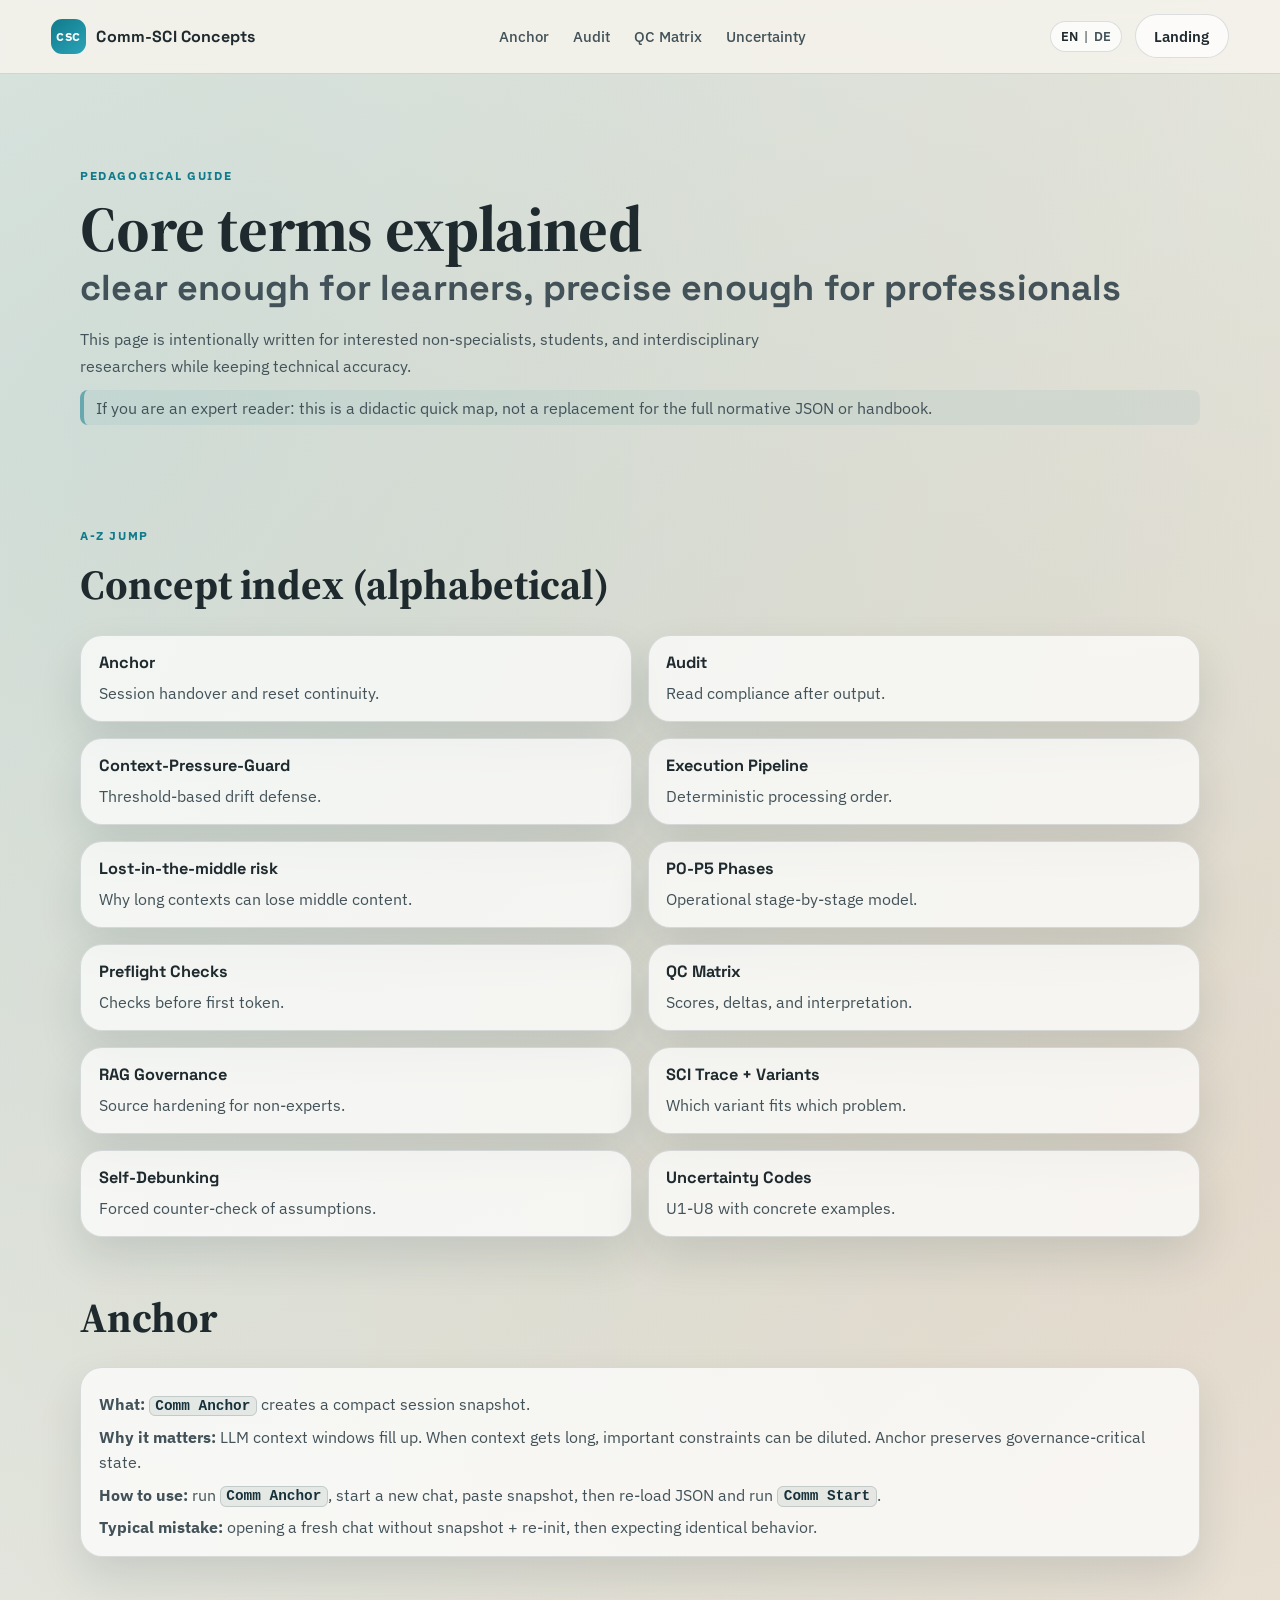
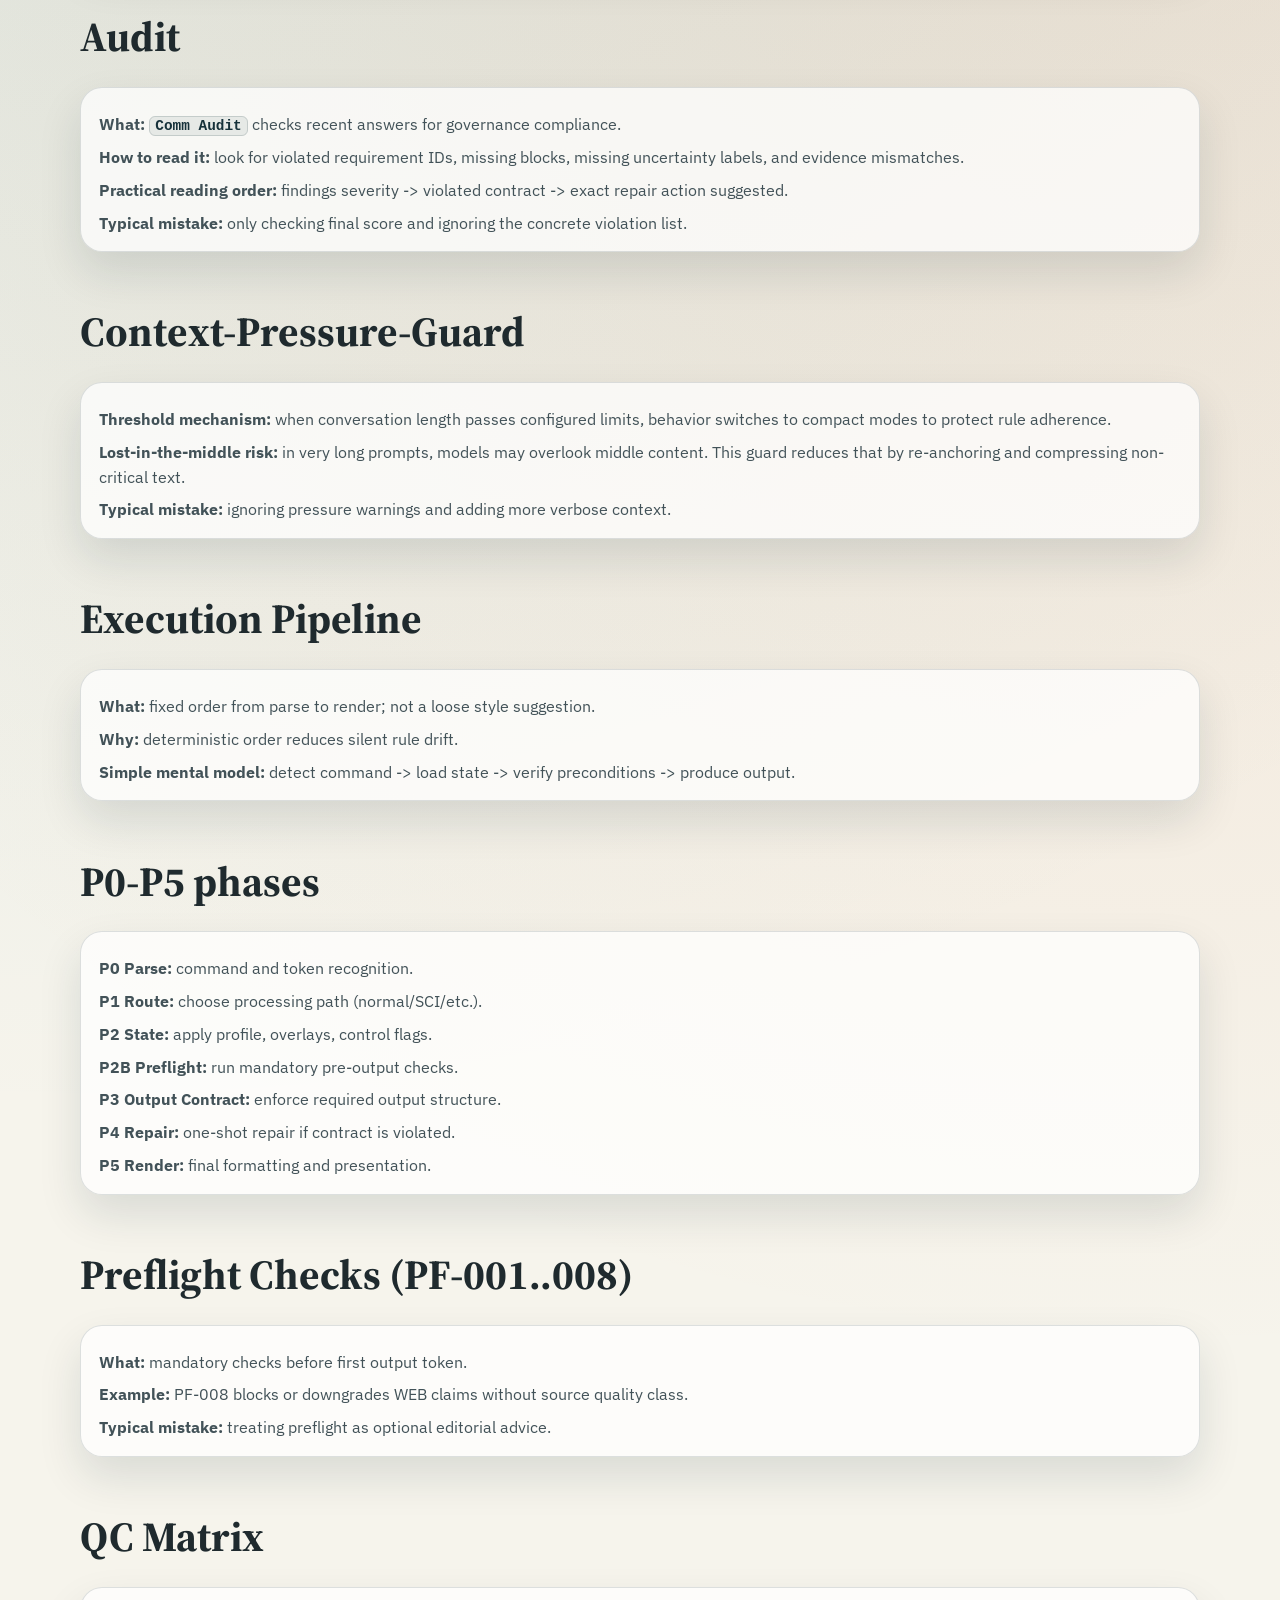
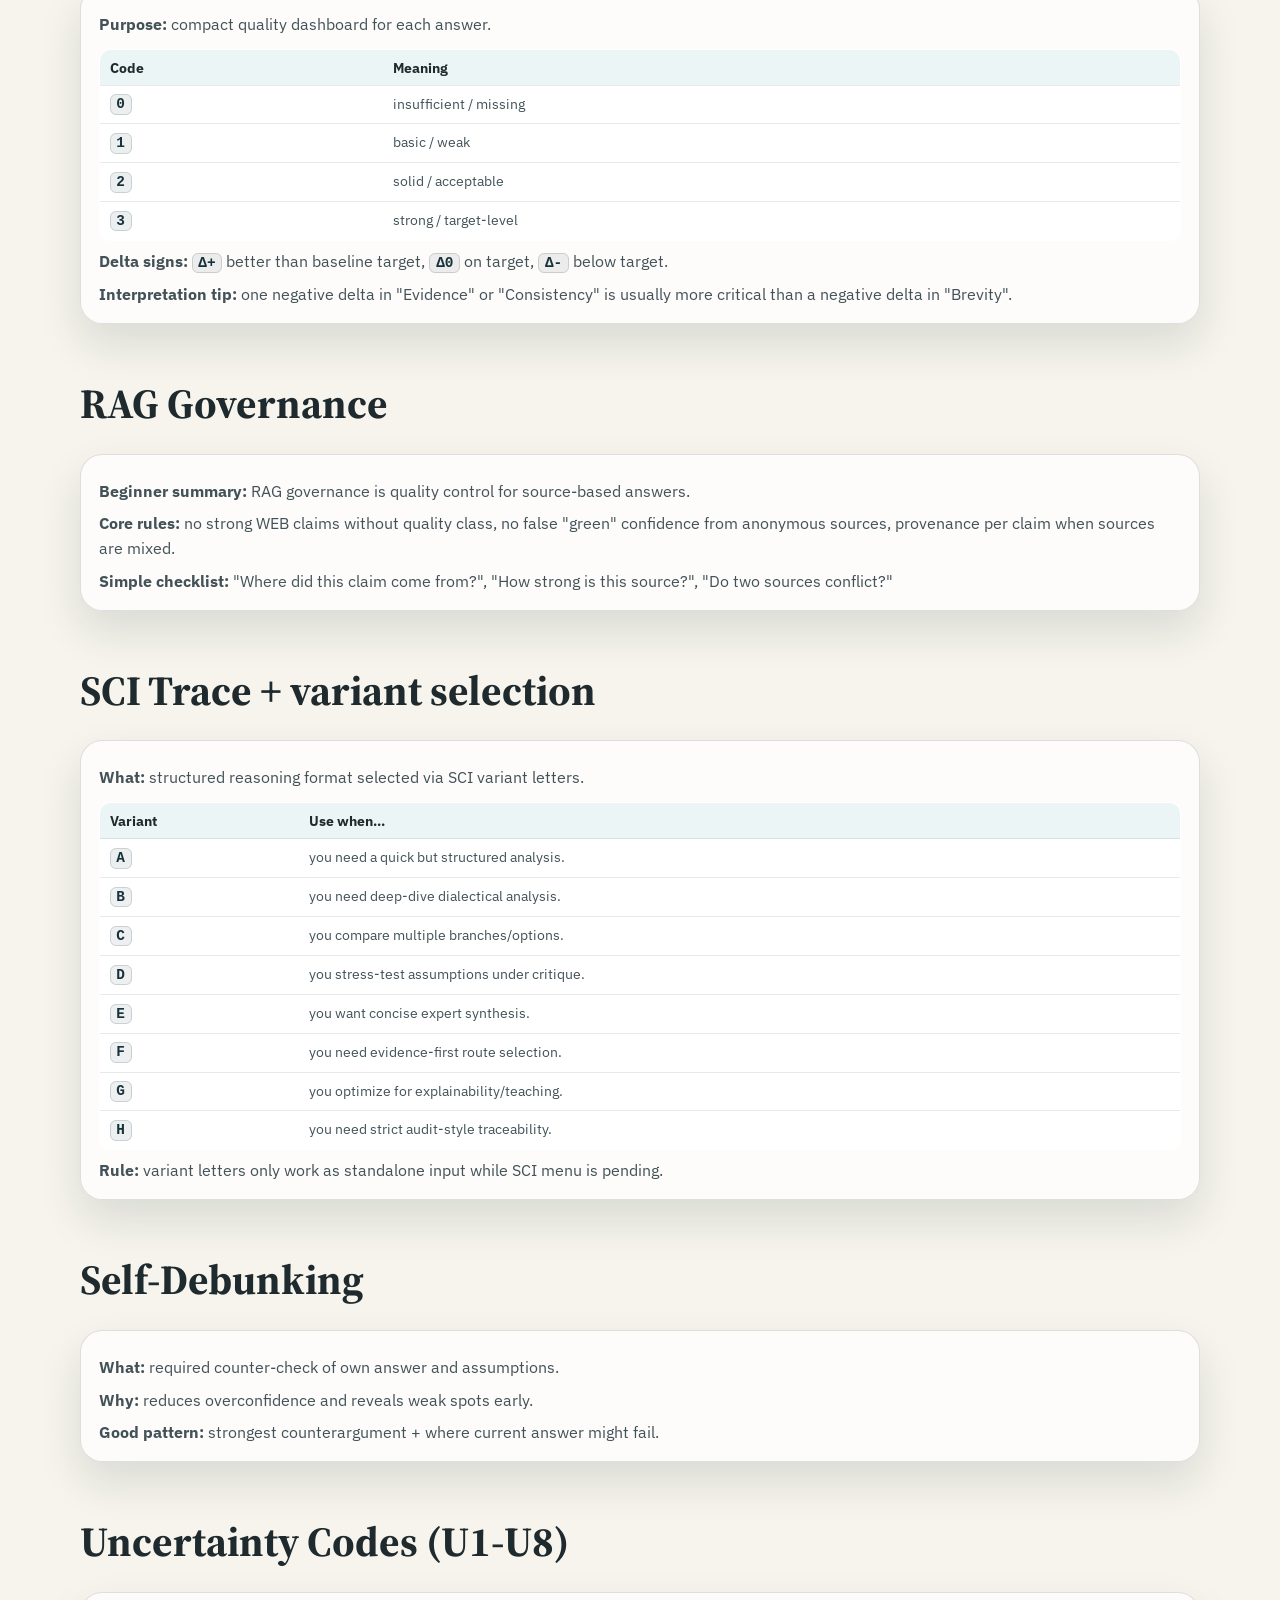
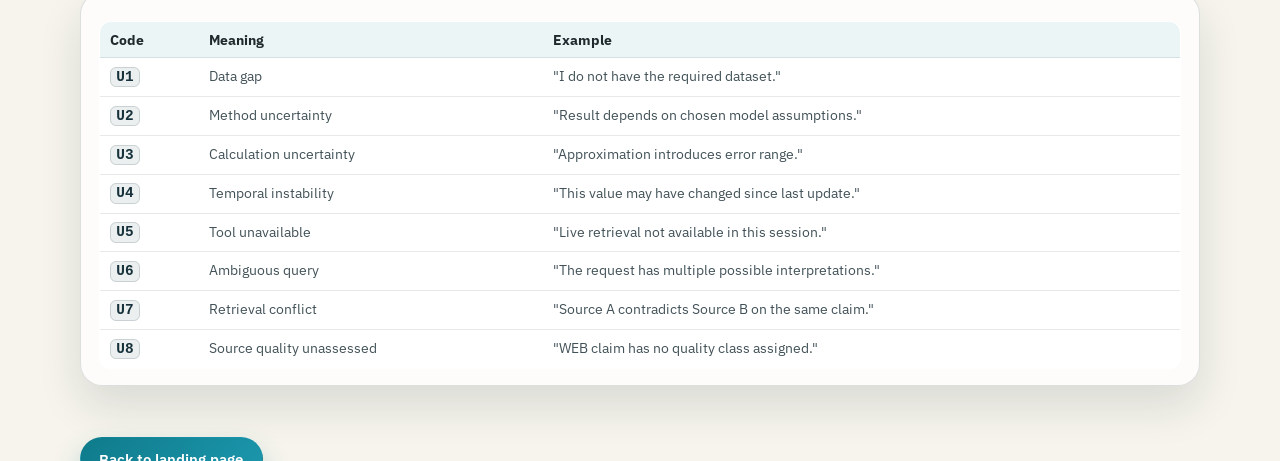
==== commit d221f785: "docs: praezisiere Login-Hinweis und ergaenze Lost-in-the-Middle-Begriff" ====
--- a/docs/concepts/index.html
+++ b/docs/concepts/index.html
@@ -65,6 +65,7 @@
           <a class="link-card" href="#audit"><h3>Audit</h3><p>Read compliance after output.</p></a>
           <a class="link-card" href="#context-pressure-guard"><h3>Context-Pressure-Guard</h3><p>Threshold-based drift defense.</p></a>
           <a class="link-card" href="#execution-pipeline"><h3>Execution Pipeline</h3><p>Deterministic processing order.</p></a>
+          <a class="link-card" href="#context-pressure-guard"><h3>Lost-in-the-middle risk</h3><p>Why long contexts can lose middle content.</p></a>
           <a class="link-card" href="#p0-p5"><h3>P0-P5 Phases</h3><p>Operational stage-by-stage model.</p></a>
           <a class="link-card" href="#preflight-checks"><h3>Preflight Checks</h3><p>Checks before first token.</p></a>
           <a class="link-card" href="#qc-matrix"><h3>QC Matrix</h3><p>Scores, deltas, and interpretation.</p></a>
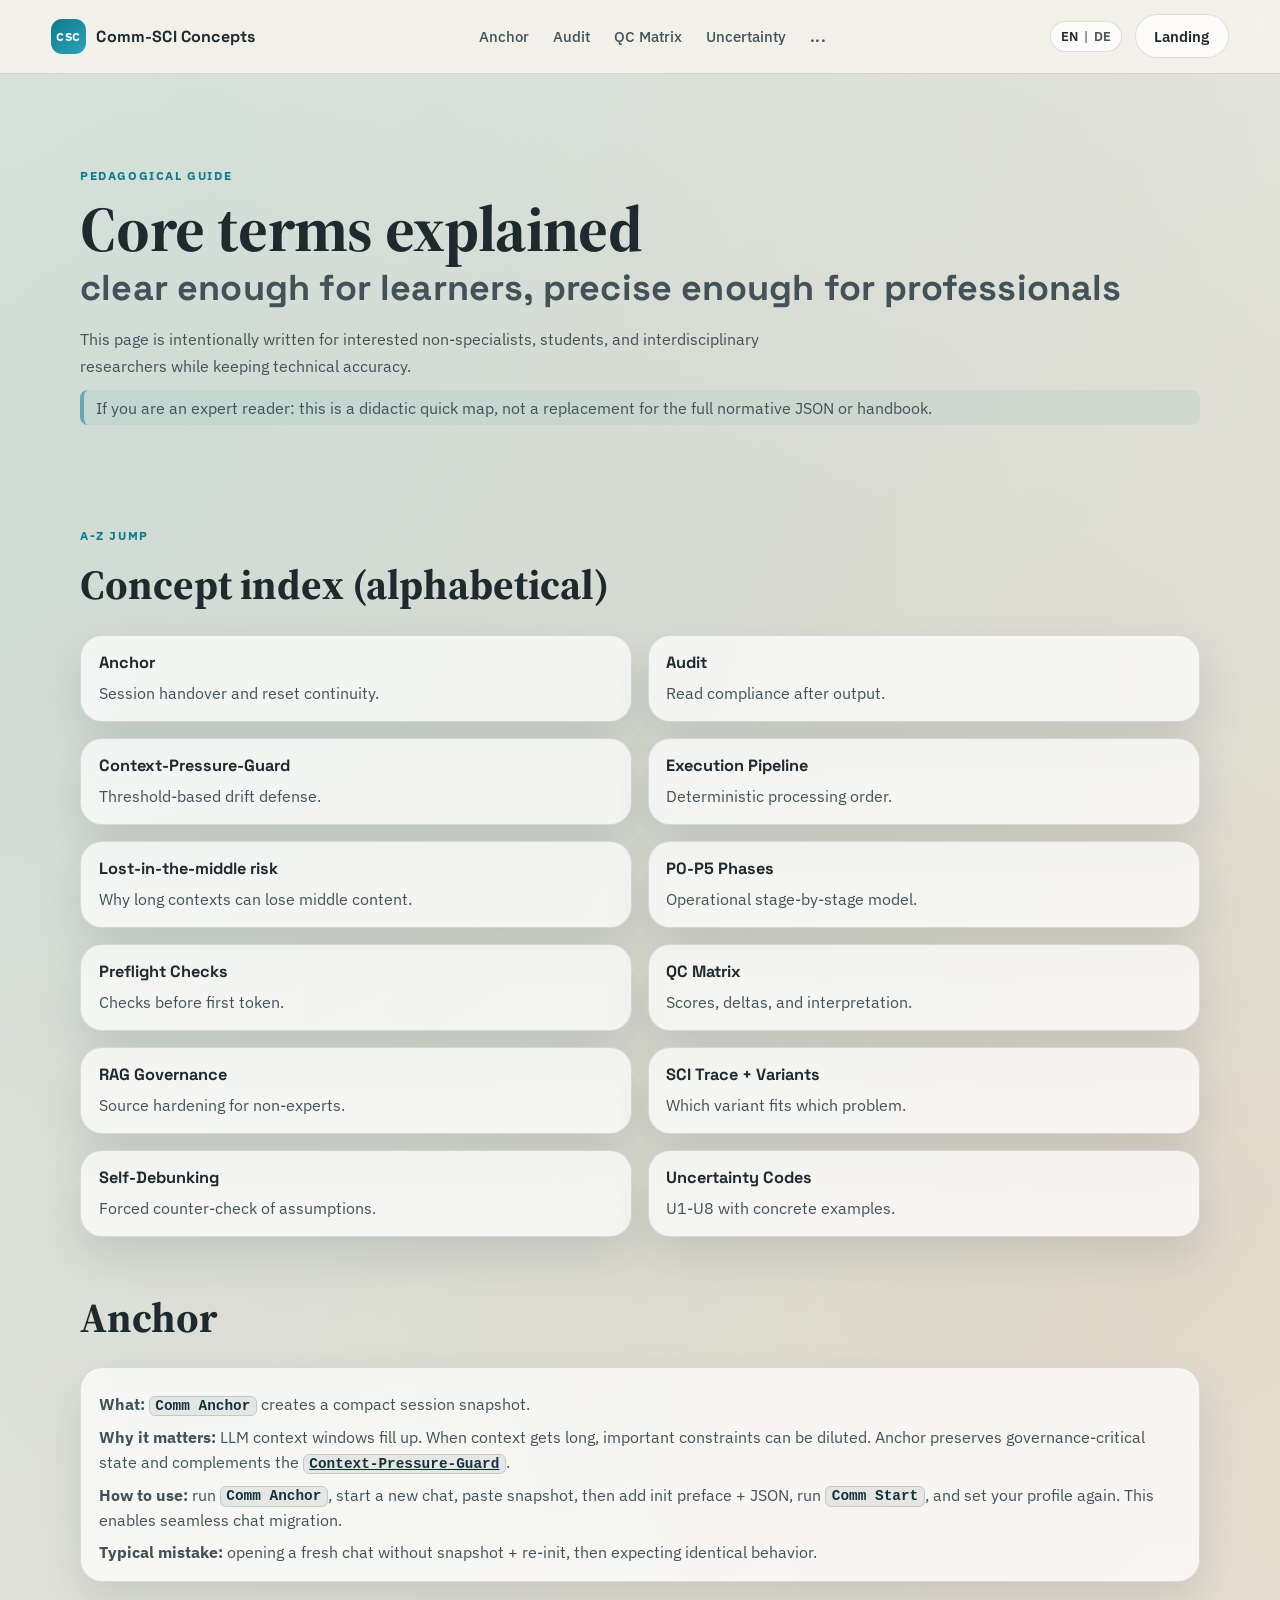
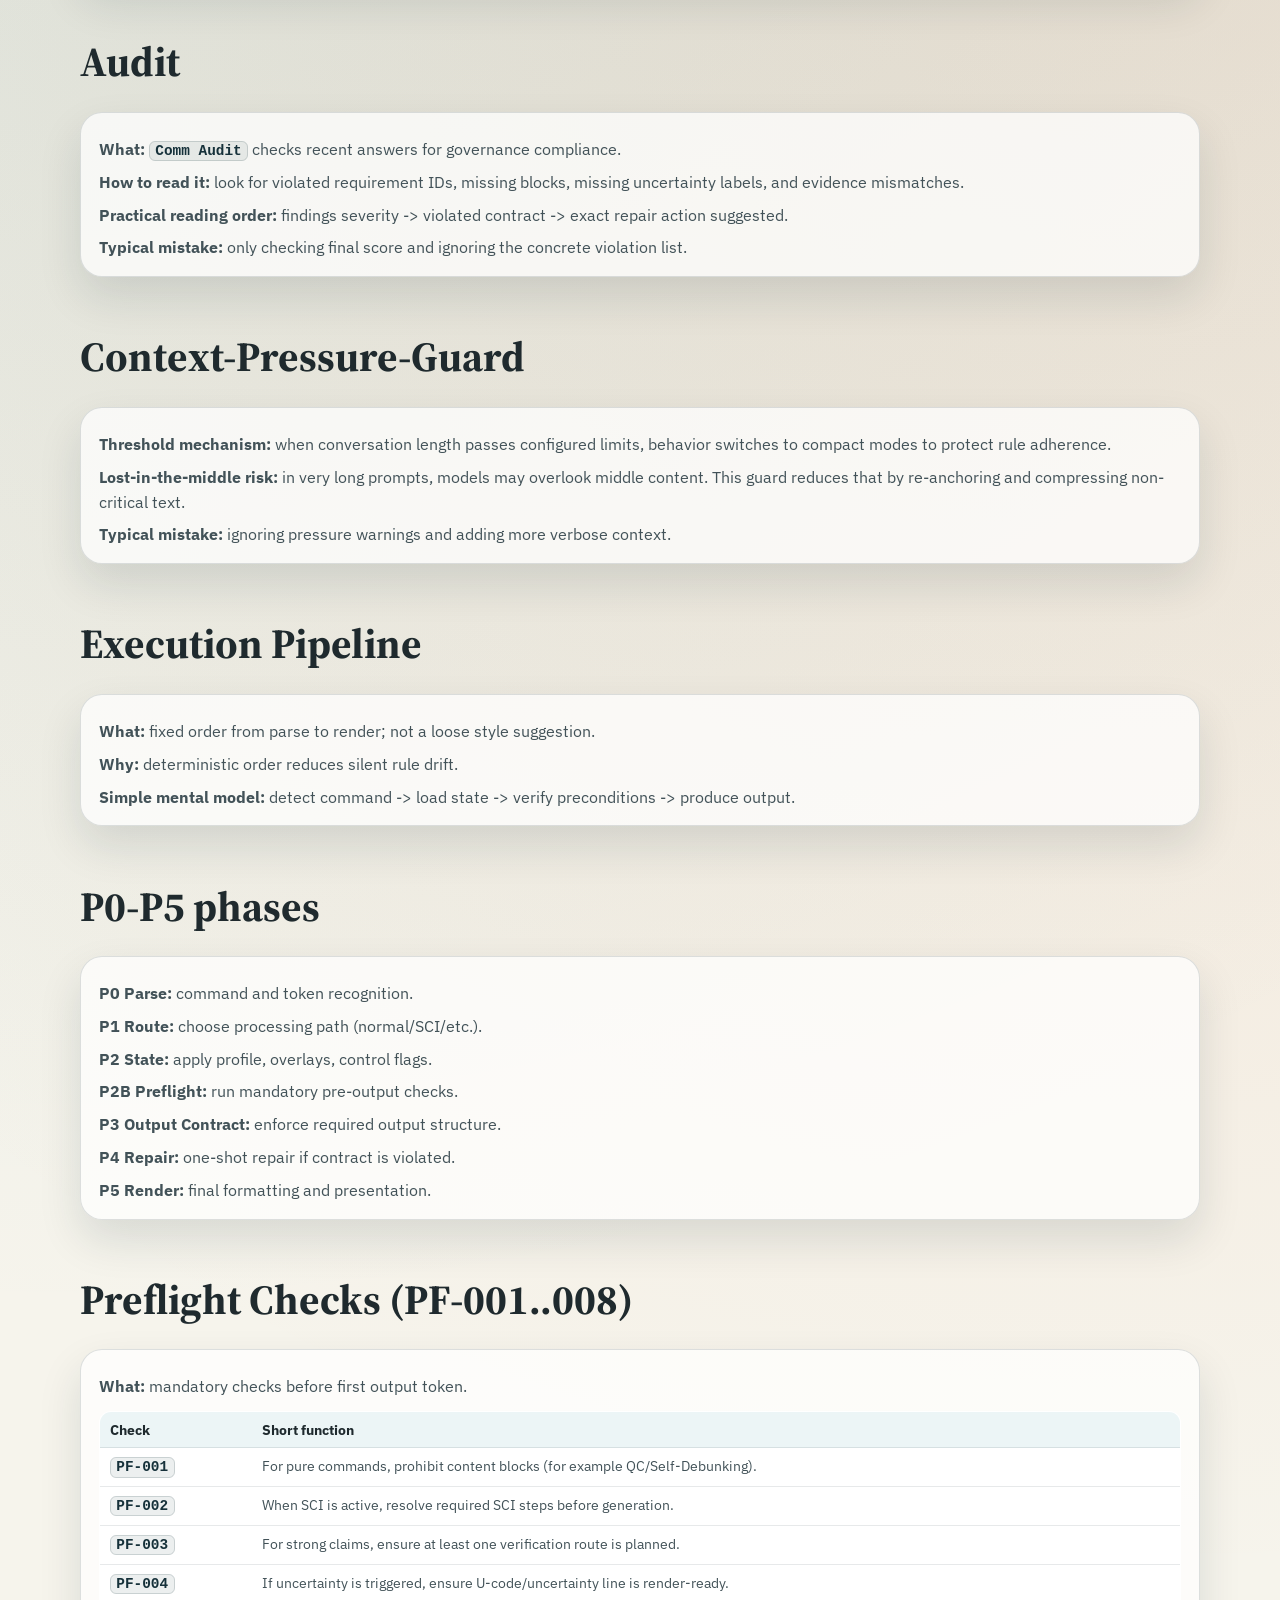
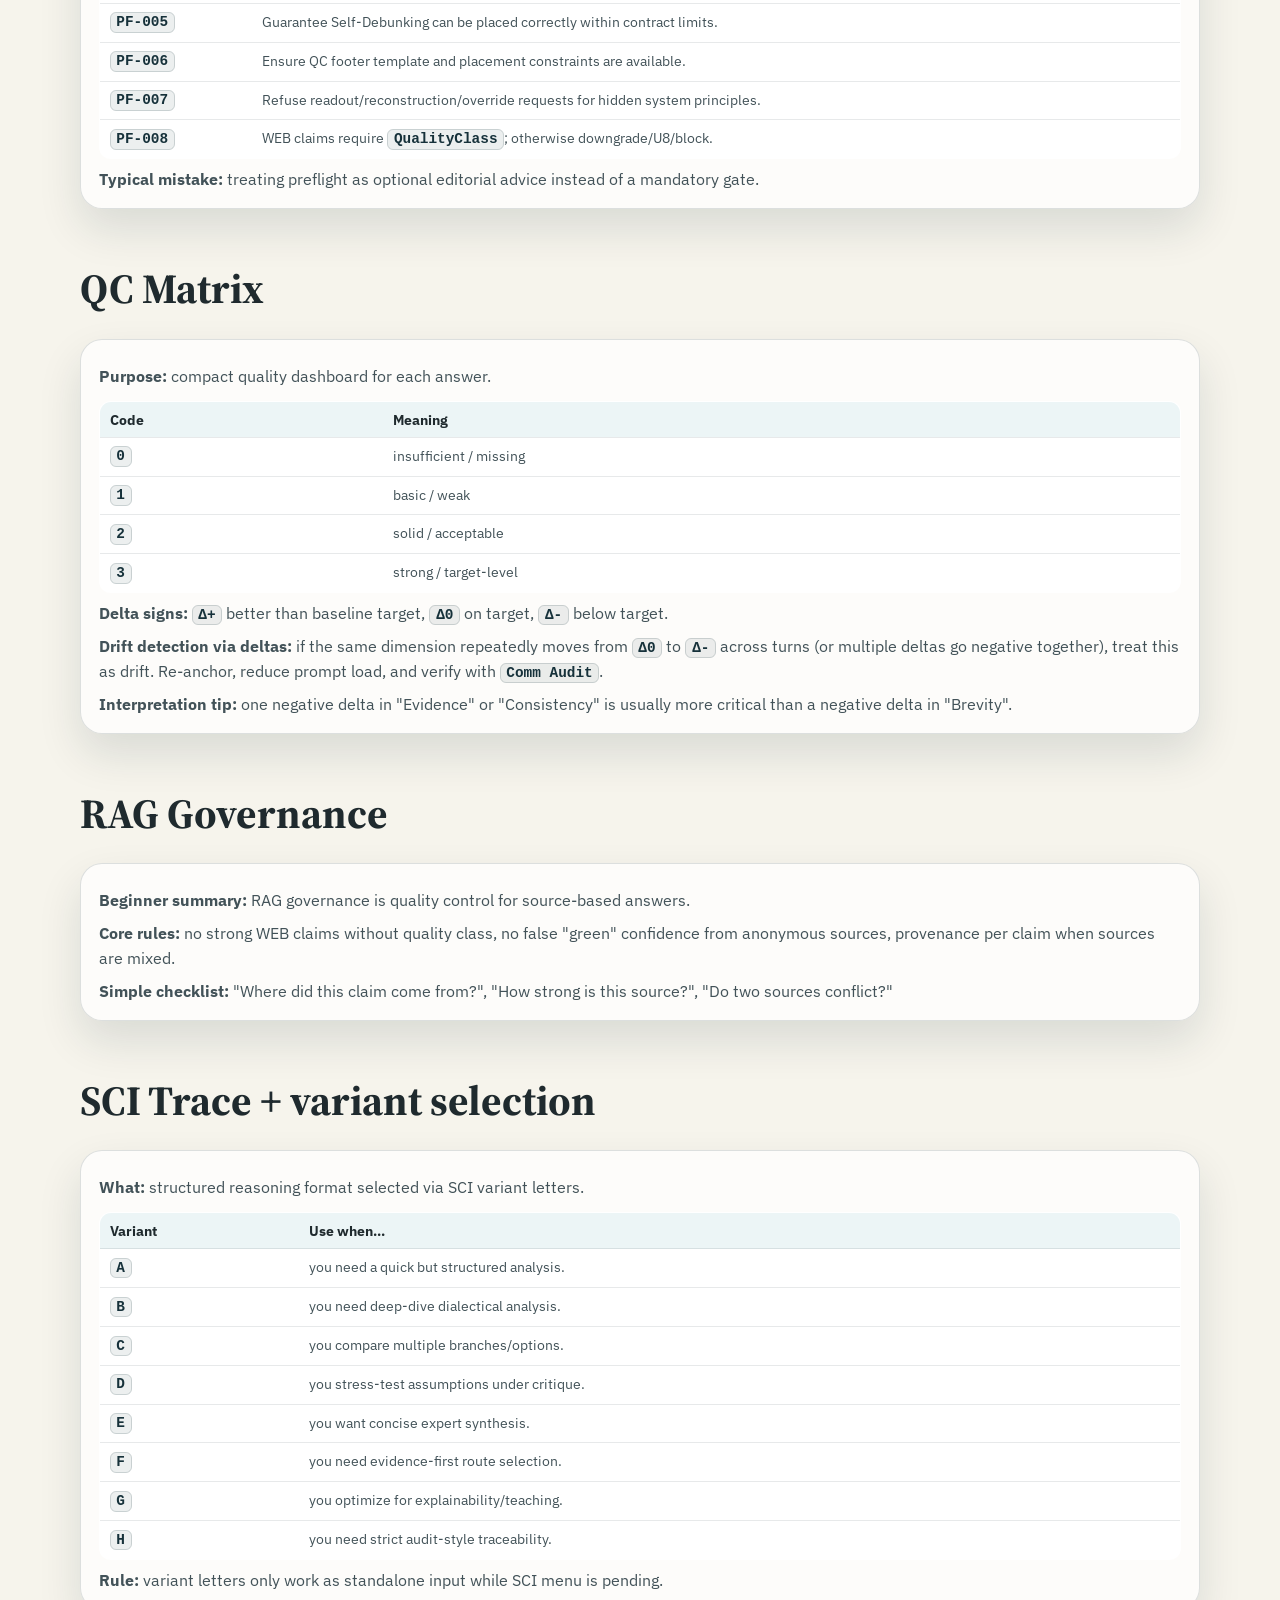
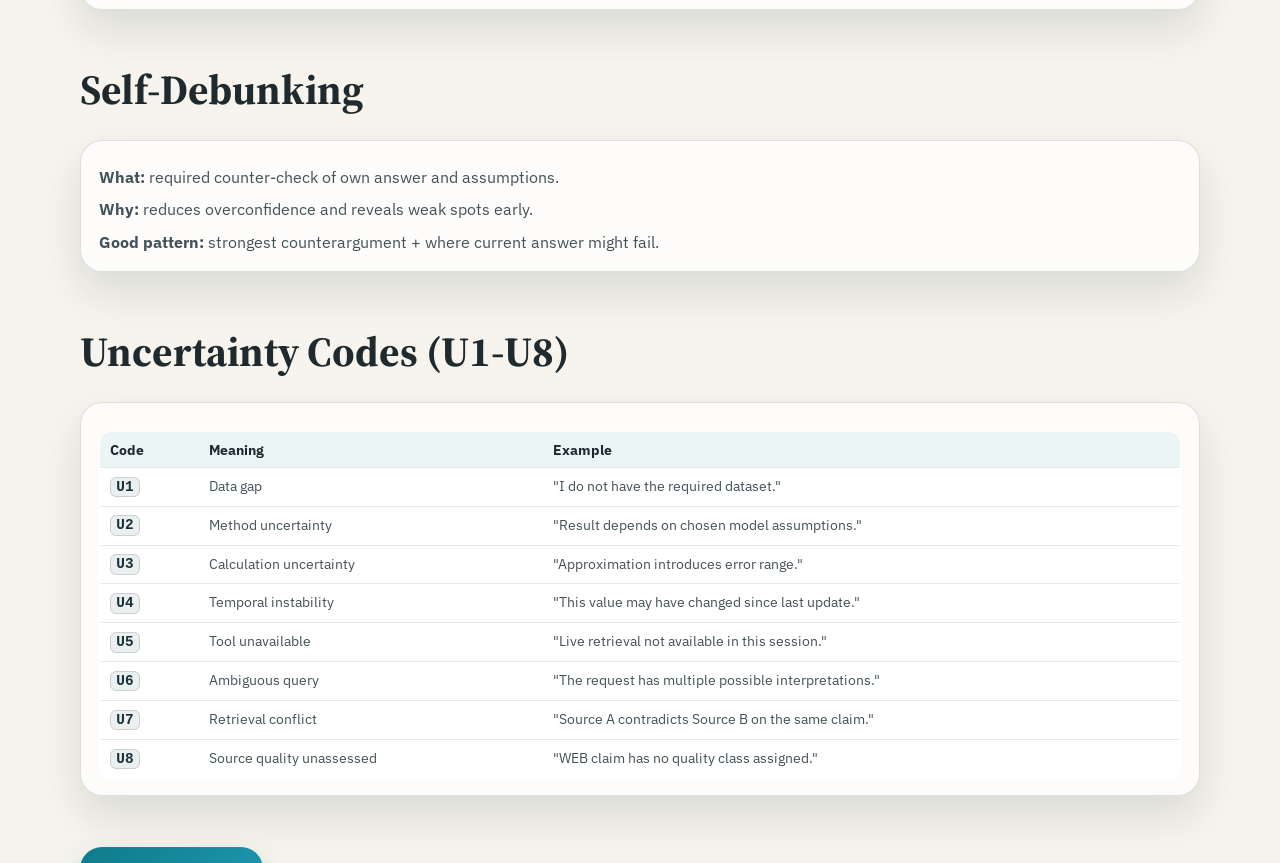
==== commit 5bfa4d63: "docs: verbessere copy-flow, quickstart-hinweise und begriffsseiten" ====
--- a/docs/concepts/index.html
+++ b/docs/concepts/index.html
@@ -27,6 +27,7 @@
         <a href="#audit">Audit</a>
         <a href="#qc-matrix">QC Matrix</a>
         <a href="#uncertainty-codes">Uncertainty</a>
+        <span class="nav-more" aria-hidden="true">...</span>
       </nav>
       <div class="topbar-actions">
         <div class="lang-switch" aria-label="Language switch">
@@ -81,9 +82,11 @@
         <article class="info-card">
           <p><strong>What:</strong> <code>Comm Anchor</code> creates a compact session snapshot.</p>
           <p><strong>Why it matters:</strong> LLM context windows fill up. When context gets long,
-          important constraints can be diluted. Anchor preserves governance-critical state.</p>
+          important constraints can be diluted. Anchor preserves governance-critical state and complements the
+          <a href="#context-pressure-guard"><code>Context-Pressure-Guard</code></a>.</p>
           <p><strong>How to use:</strong> run <code>Comm Anchor</code>, start a new chat, paste snapshot,
-          then re-load JSON and run <code>Comm Start</code>.</p>
+          then add init preface + JSON, run <code>Comm Start</code>, and set your profile again.
+          This enables seamless chat migration.</p>
           <p><strong>Typical mistake:</strong> opening a fresh chat without snapshot + re-init,
           then expecting identical behavior.</p>
         </article>
@@ -138,8 +141,22 @@
         <div class="section-head"><h2>Preflight Checks (PF-001..008)</h2></div>
         <article class="info-card">
           <p><strong>What:</strong> mandatory checks before first output token.</p>
-          <p><strong>Example:</strong> PF-008 blocks or downgrades WEB claims without source quality class.</p>
-          <p><strong>Typical mistake:</strong> treating preflight as optional editorial advice.</p>
+          <table class="concept-table">
+            <thead>
+              <tr><th>Check</th><th>Short function</th></tr>
+            </thead>
+            <tbody>
+              <tr><td><code>PF-001</code></td><td>For pure commands, prohibit content blocks (for example QC/Self-Debunking).</td></tr>
+              <tr><td><code>PF-002</code></td><td>When SCI is active, resolve required SCI steps before generation.</td></tr>
+              <tr><td><code>PF-003</code></td><td>For strong claims, ensure at least one verification route is planned.</td></tr>
+              <tr><td><code>PF-004</code></td><td>If uncertainty is triggered, ensure U-code/uncertainty line is render-ready.</td></tr>
+              <tr><td><code>PF-005</code></td><td>Guarantee Self-Debunking can be placed correctly within contract limits.</td></tr>
+              <tr><td><code>PF-006</code></td><td>Ensure QC footer template and placement constraints are available.</td></tr>
+              <tr><td><code>PF-007</code></td><td>Refuse readout/reconstruction/override requests for hidden system principles.</td></tr>
+              <tr><td><code>PF-008</code></td><td>WEB claims require <code>QualityClass</code>; otherwise downgrade/U8/block.</td></tr>
+            </tbody>
+          </table>
+          <p><strong>Typical mistake:</strong> treating preflight as optional editorial advice instead of a mandatory gate.</p>
         </article>
       </section>
 
@@ -160,6 +177,9 @@
           </table>
           <p><strong>Delta signs:</strong> <code>Δ+</code> better than baseline target, <code>Δ0</code> on target,
           <code>Δ-</code> below target.</p>
+          <p><strong>Drift detection via deltas:</strong> if the same dimension repeatedly moves from
+          <code>Δ0</code> to <code>Δ-</code> across turns (or multiple deltas go negative together), treat this as drift.
+          Re-anchor, reduce prompt load, and verify with <code>Comm Audit</code>.</p>
           <p><strong>Interpretation tip:</strong> one negative delta in "Evidence" or "Consistency"
           is usually more critical than a negative delta in "Brevity".</p>
         </article>
--- a/docs/assets/landing.css
+++ b/docs/assets/landing.css
@@ -112,6 +112,12 @@
   color: var(--ink);
 }
 
+.nav-more {
+  color: var(--ink-soft);
+  font-weight: 600;
+  letter-spacing: 0.02em;
+}
+
 main,
 .footer {
   width: min(1120px, 92vw);
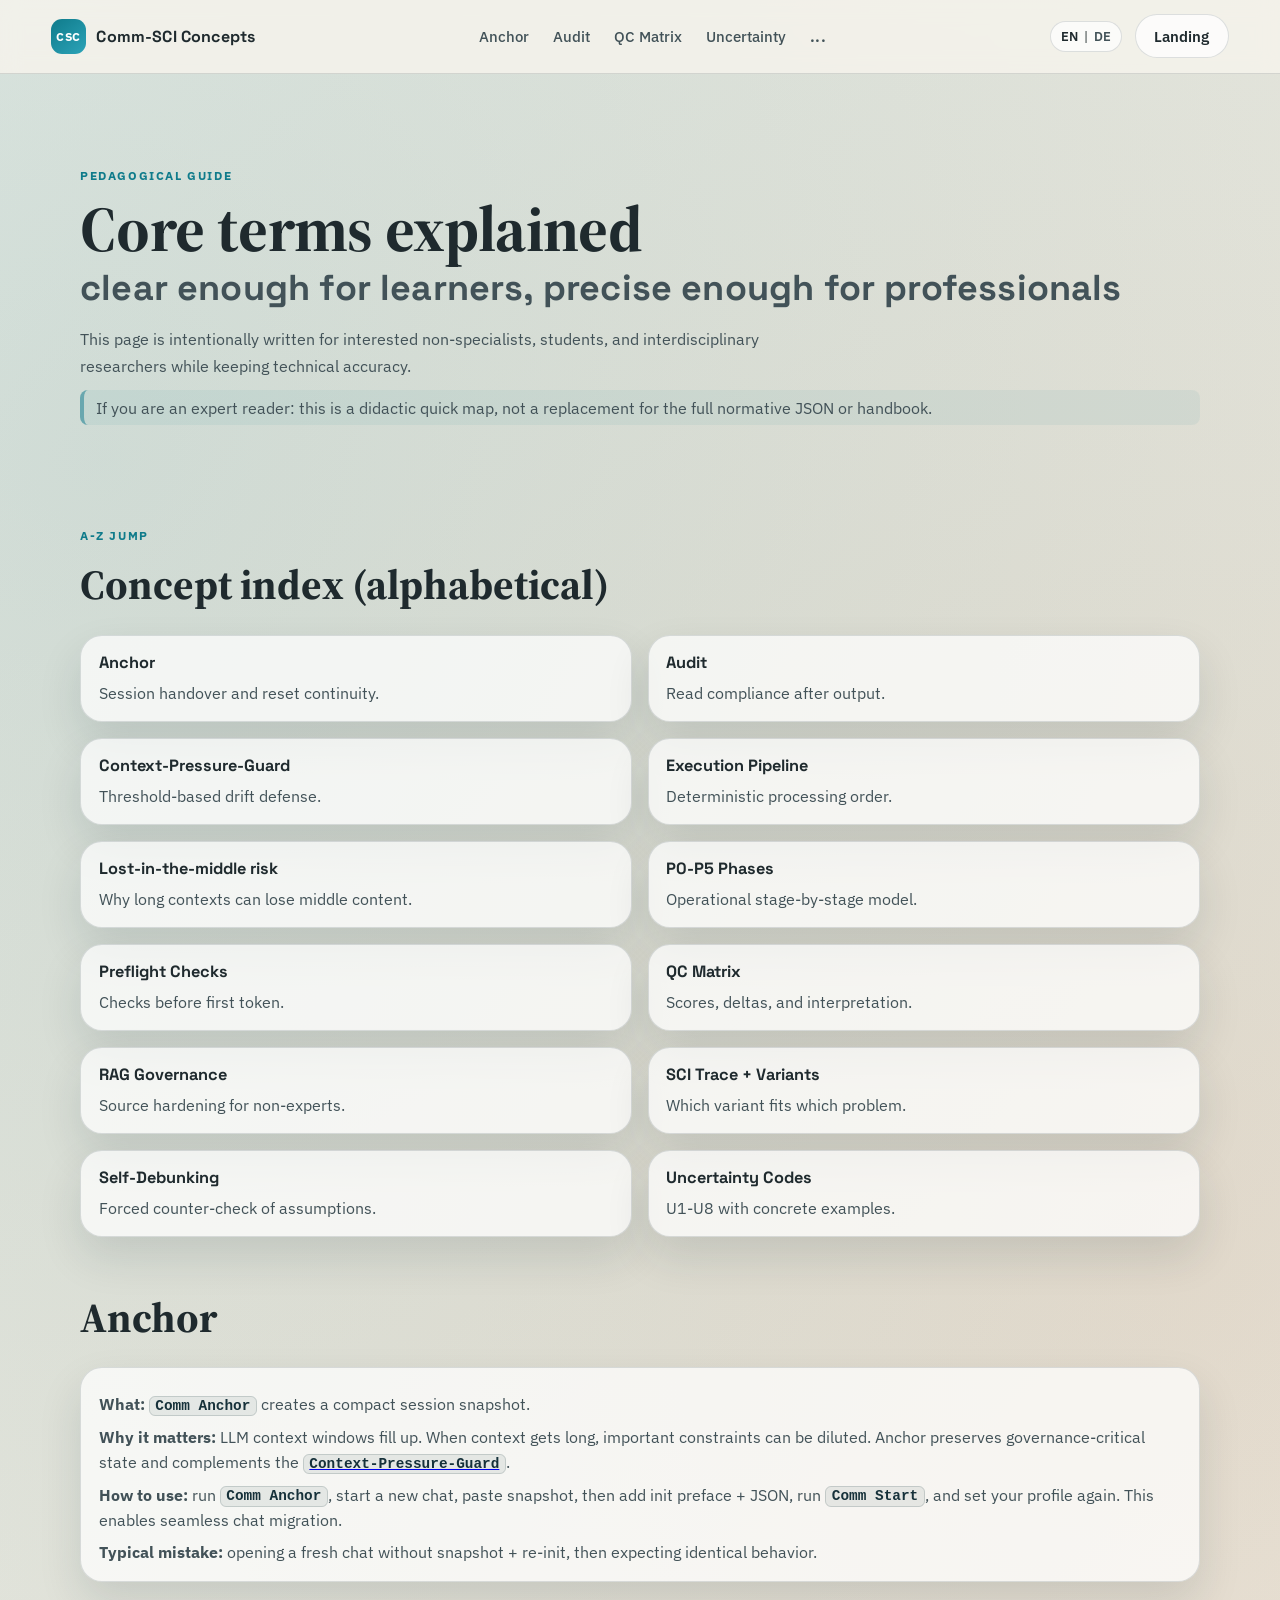
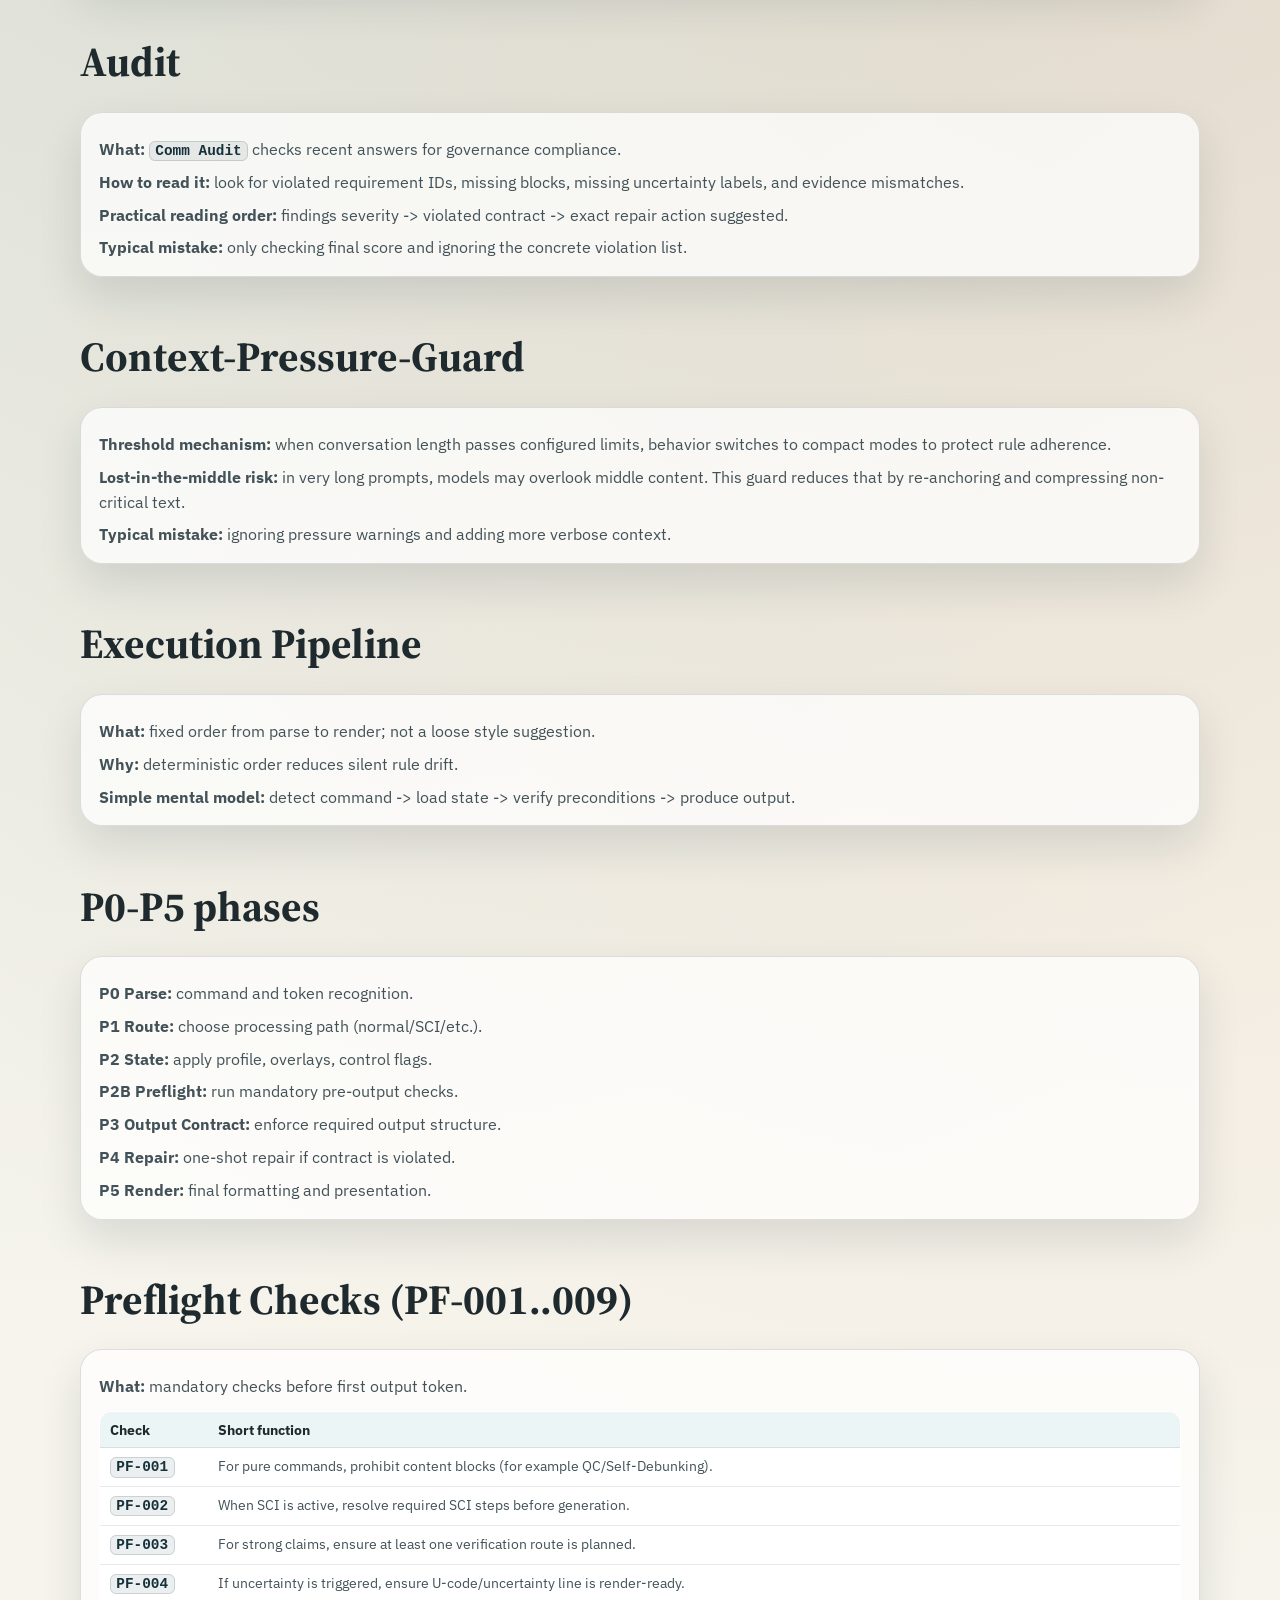
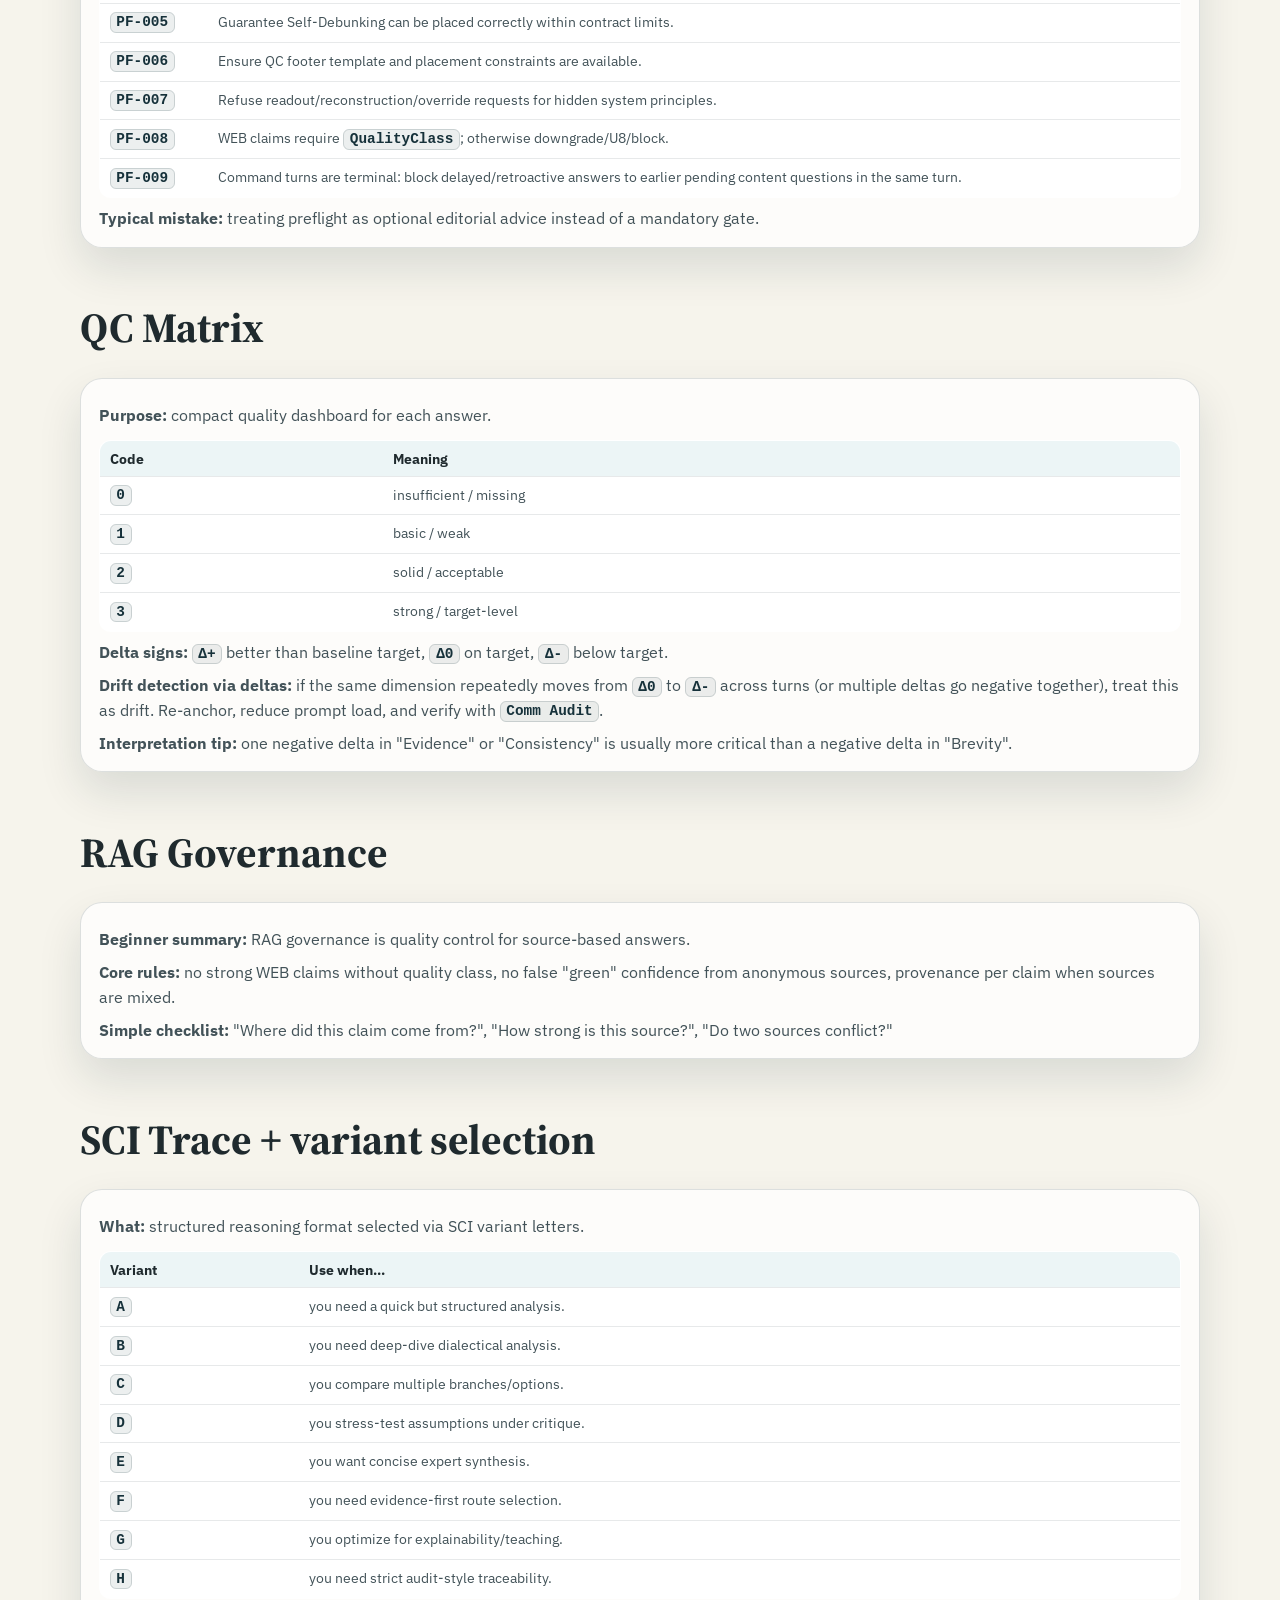
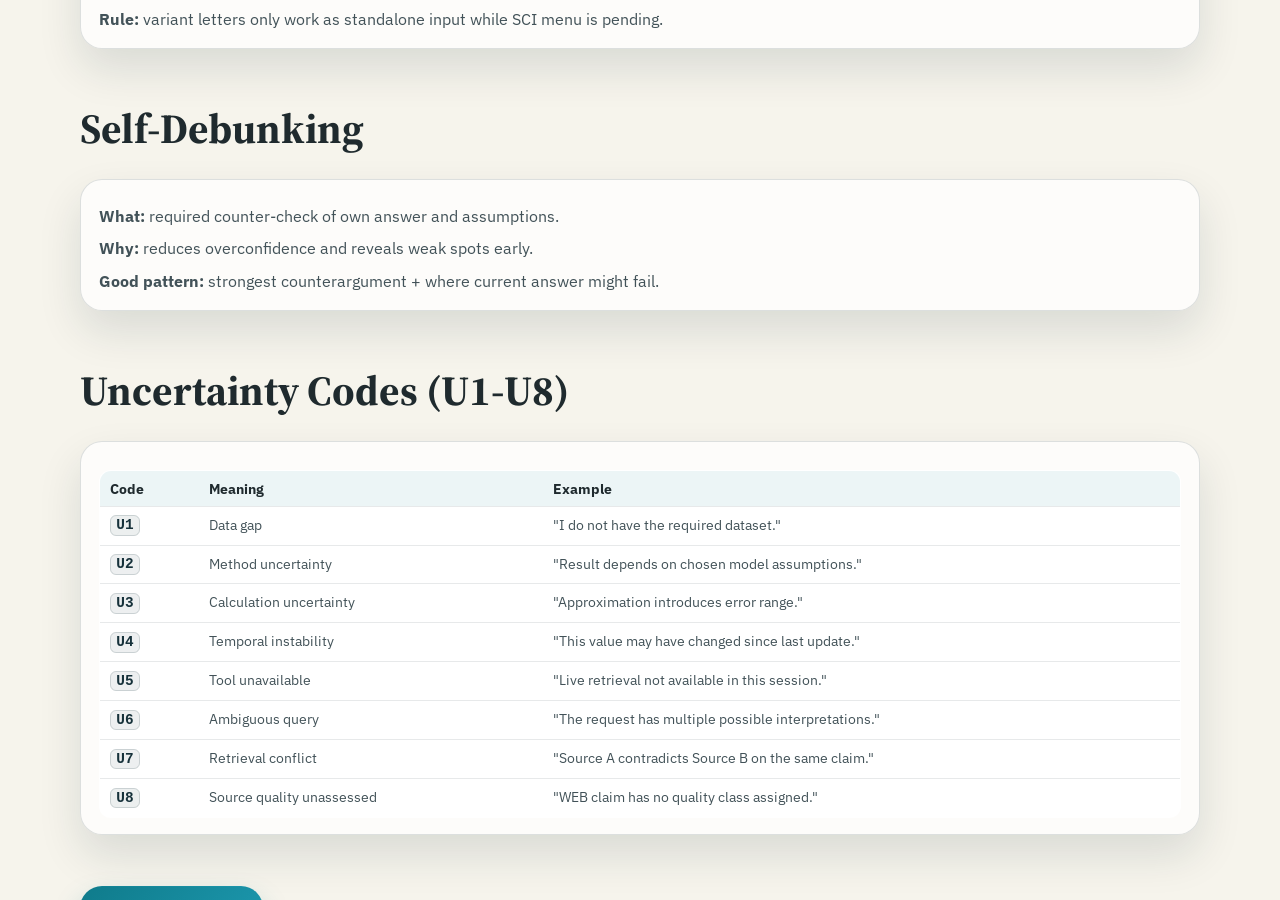
==== commit ccb356f2: "docs: align preflight pages with PF-009" ====
--- a/docs/concepts/index.html
+++ b/docs/concepts/index.html
@@ -138,7 +138,7 @@
       </section>
 
       <section id="preflight-checks" class="section reveal is-visible">
-        <div class="section-head"><h2>Preflight Checks (PF-001..008)</h2></div>
+        <div class="section-head"><h2>Preflight Checks (PF-001..009)</h2></div>
         <article class="info-card">
           <p><strong>What:</strong> mandatory checks before first output token.</p>
           <table class="concept-table">
@@ -154,6 +154,7 @@
               <tr><td><code>PF-006</code></td><td>Ensure QC footer template and placement constraints are available.</td></tr>
               <tr><td><code>PF-007</code></td><td>Refuse readout/reconstruction/override requests for hidden system principles.</td></tr>
               <tr><td><code>PF-008</code></td><td>WEB claims require <code>QualityClass</code>; otherwise downgrade/U8/block.</td></tr>
+              <tr><td><code>PF-009</code></td><td>Command turns are terminal: block delayed/retroactive answers to earlier pending content questions in the same turn.</td></tr>
             </tbody>
           </table>
           <p><strong>Typical mistake:</strong> treating preflight as optional editorial advice instead of a mandatory gate.</p>
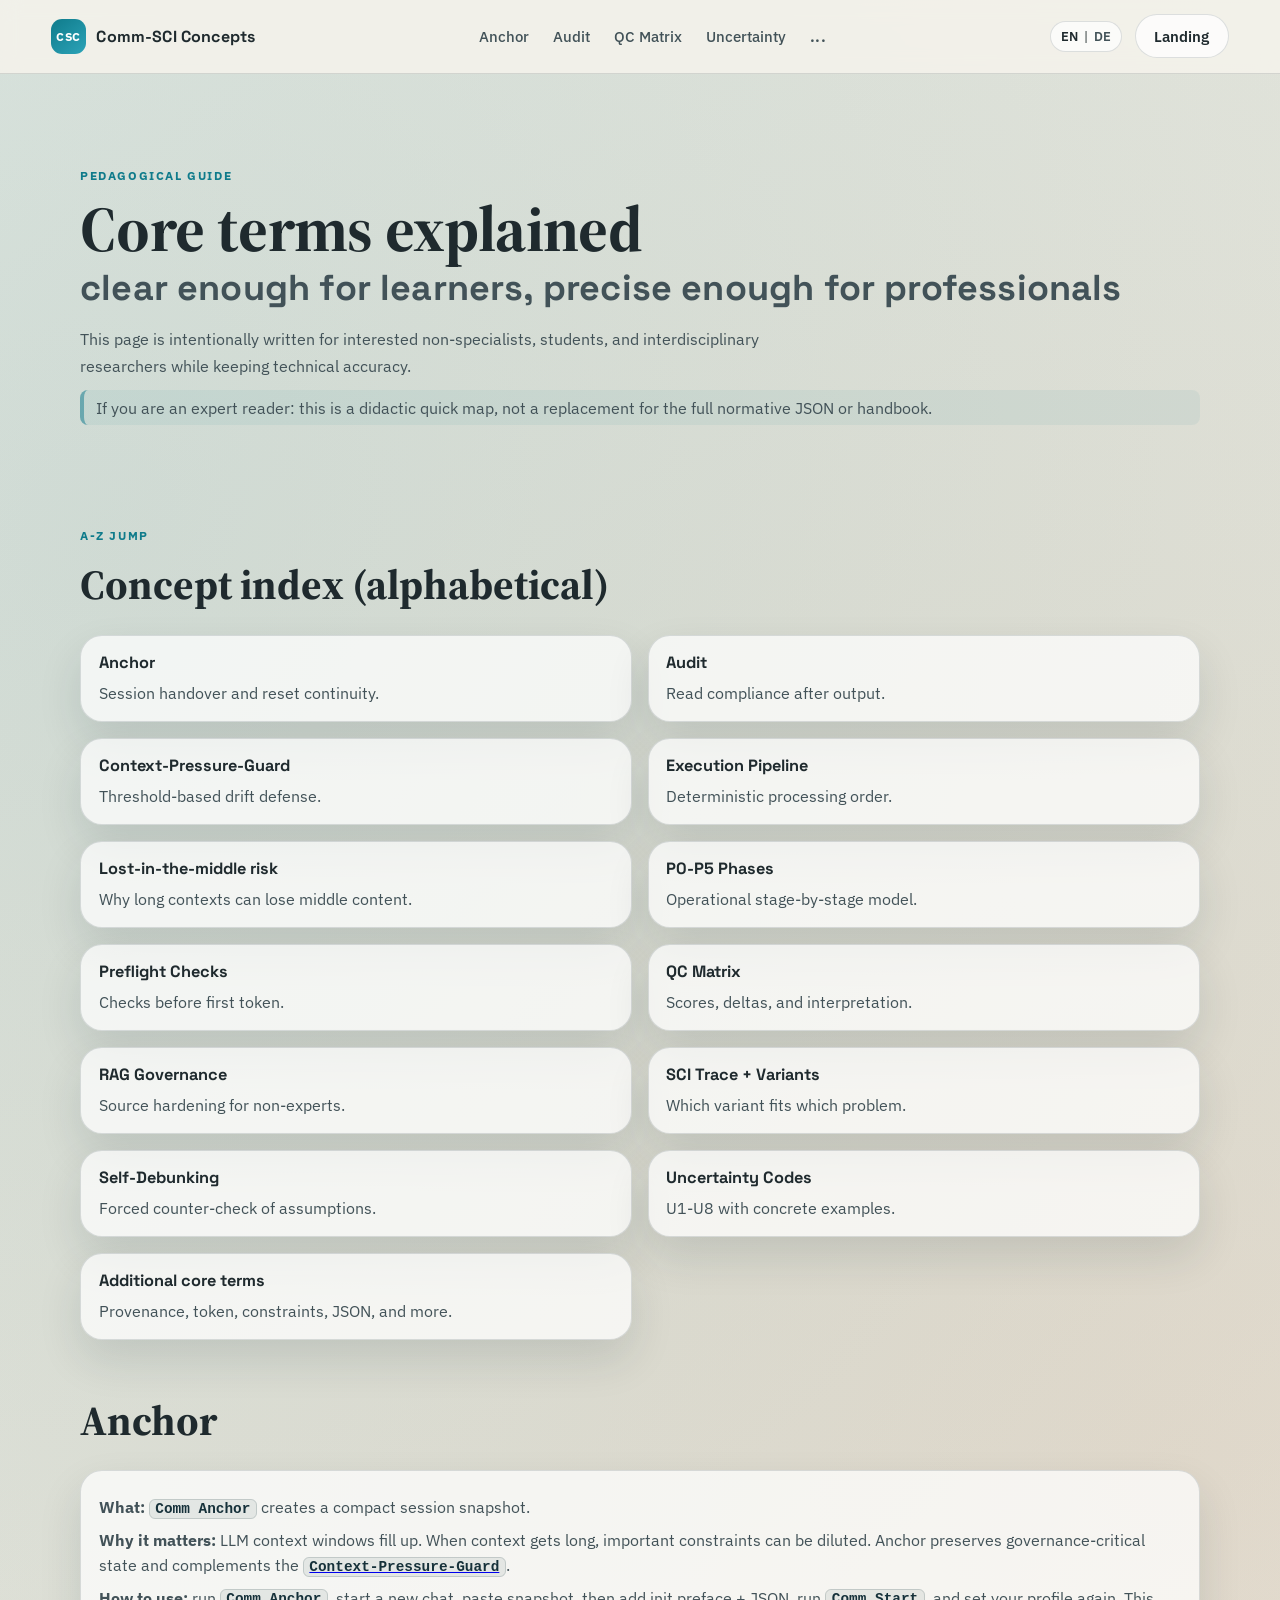
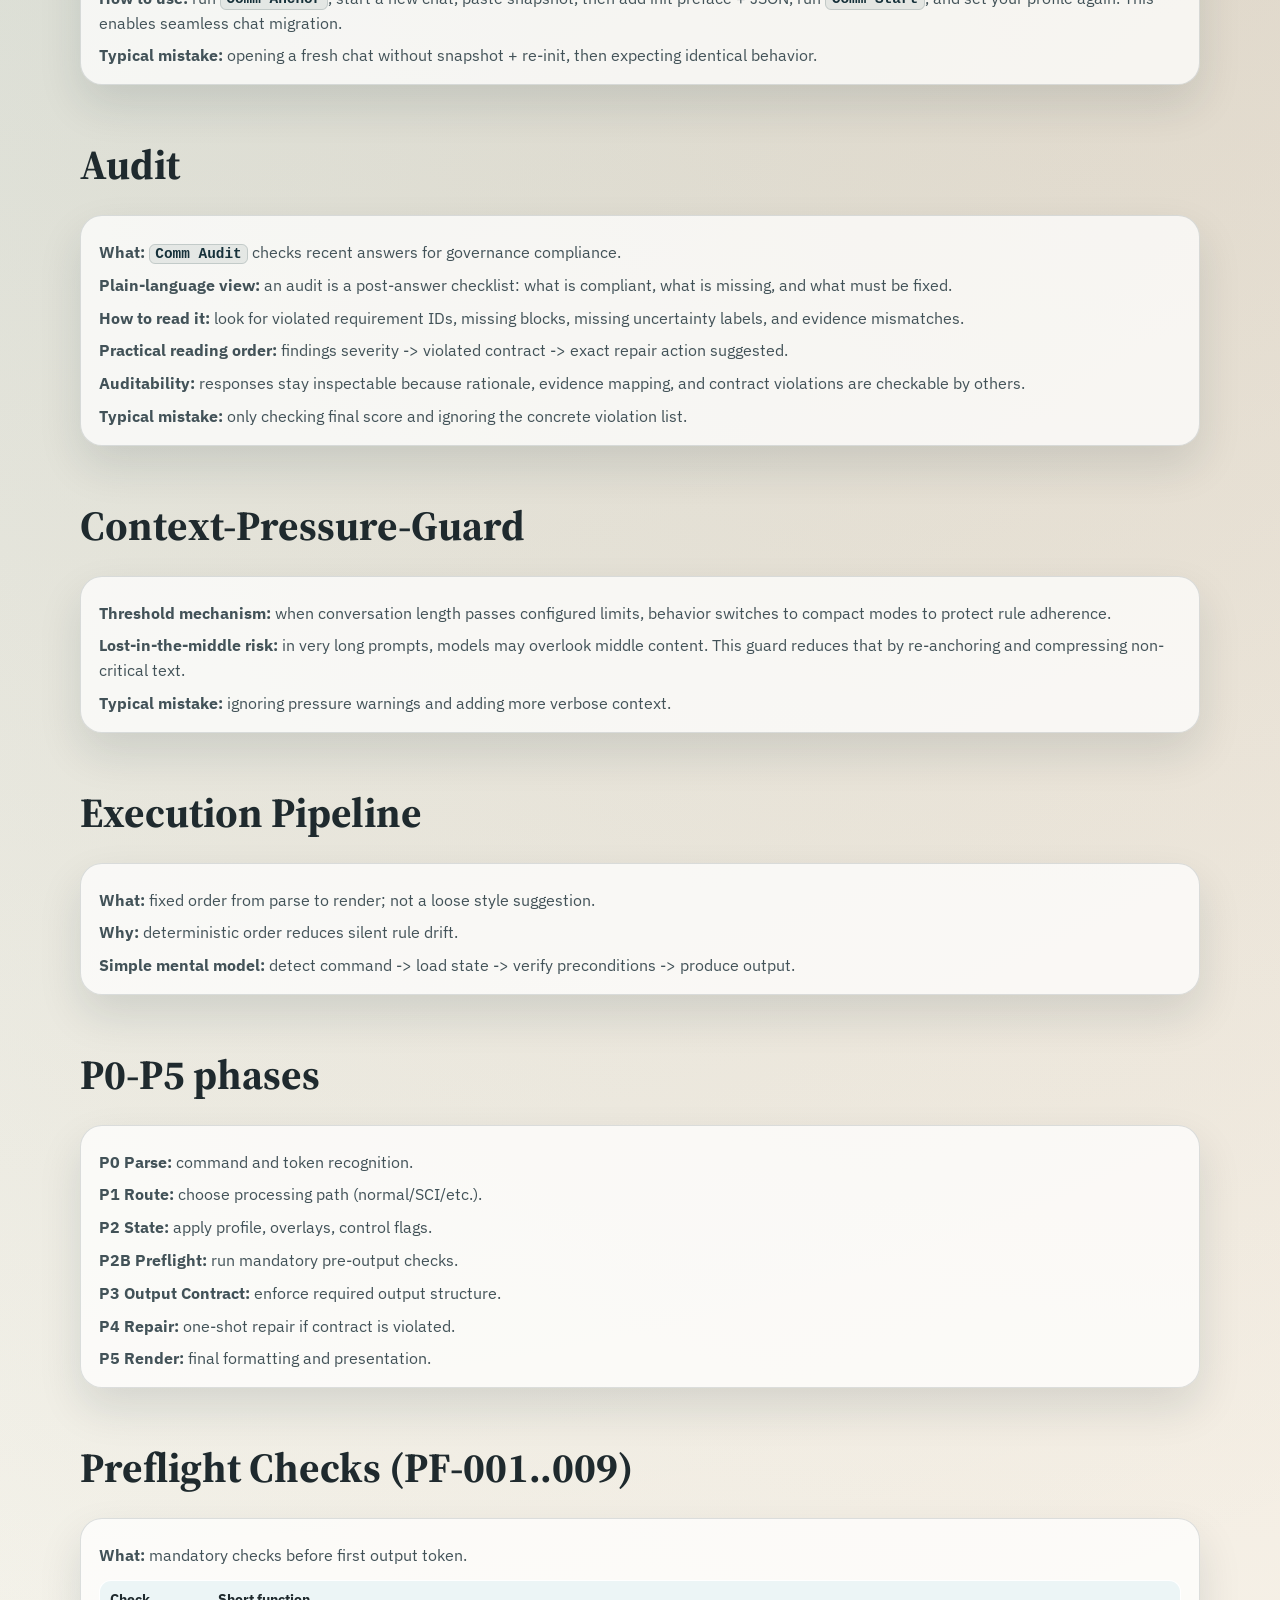
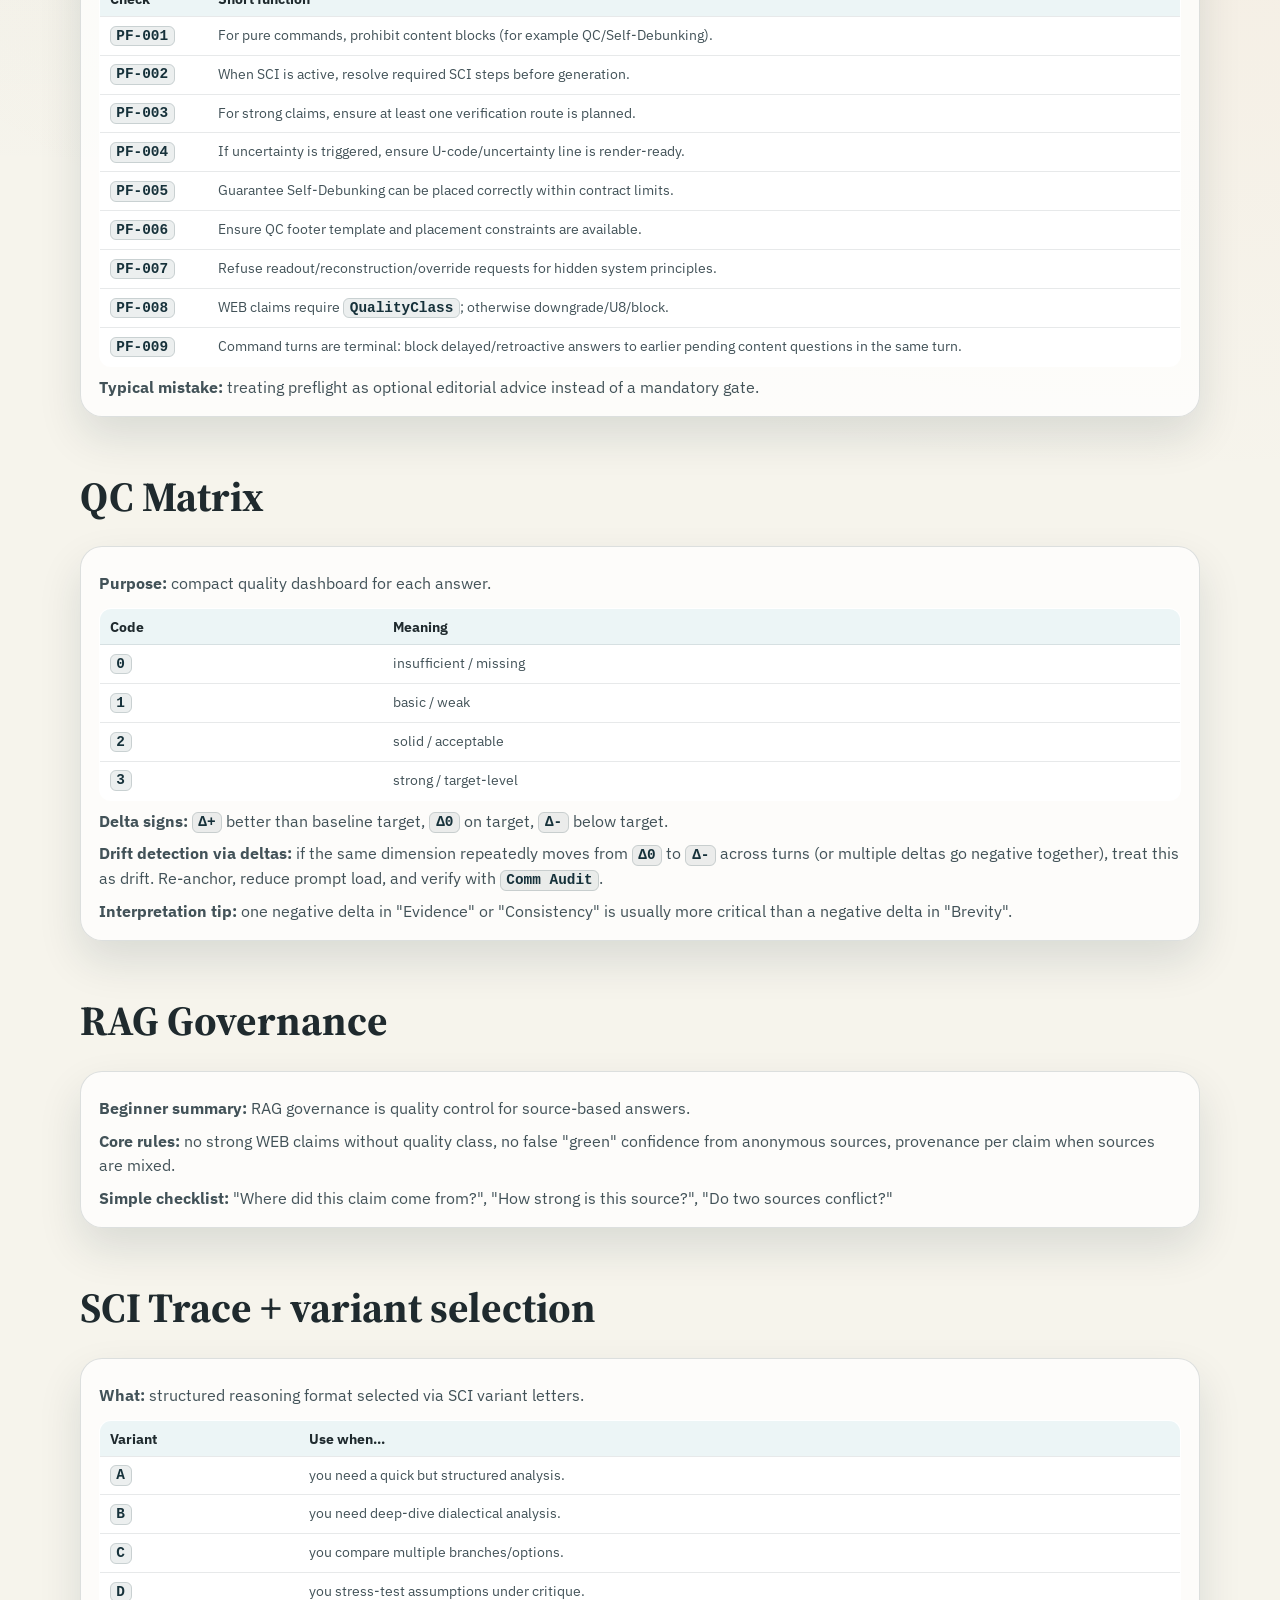
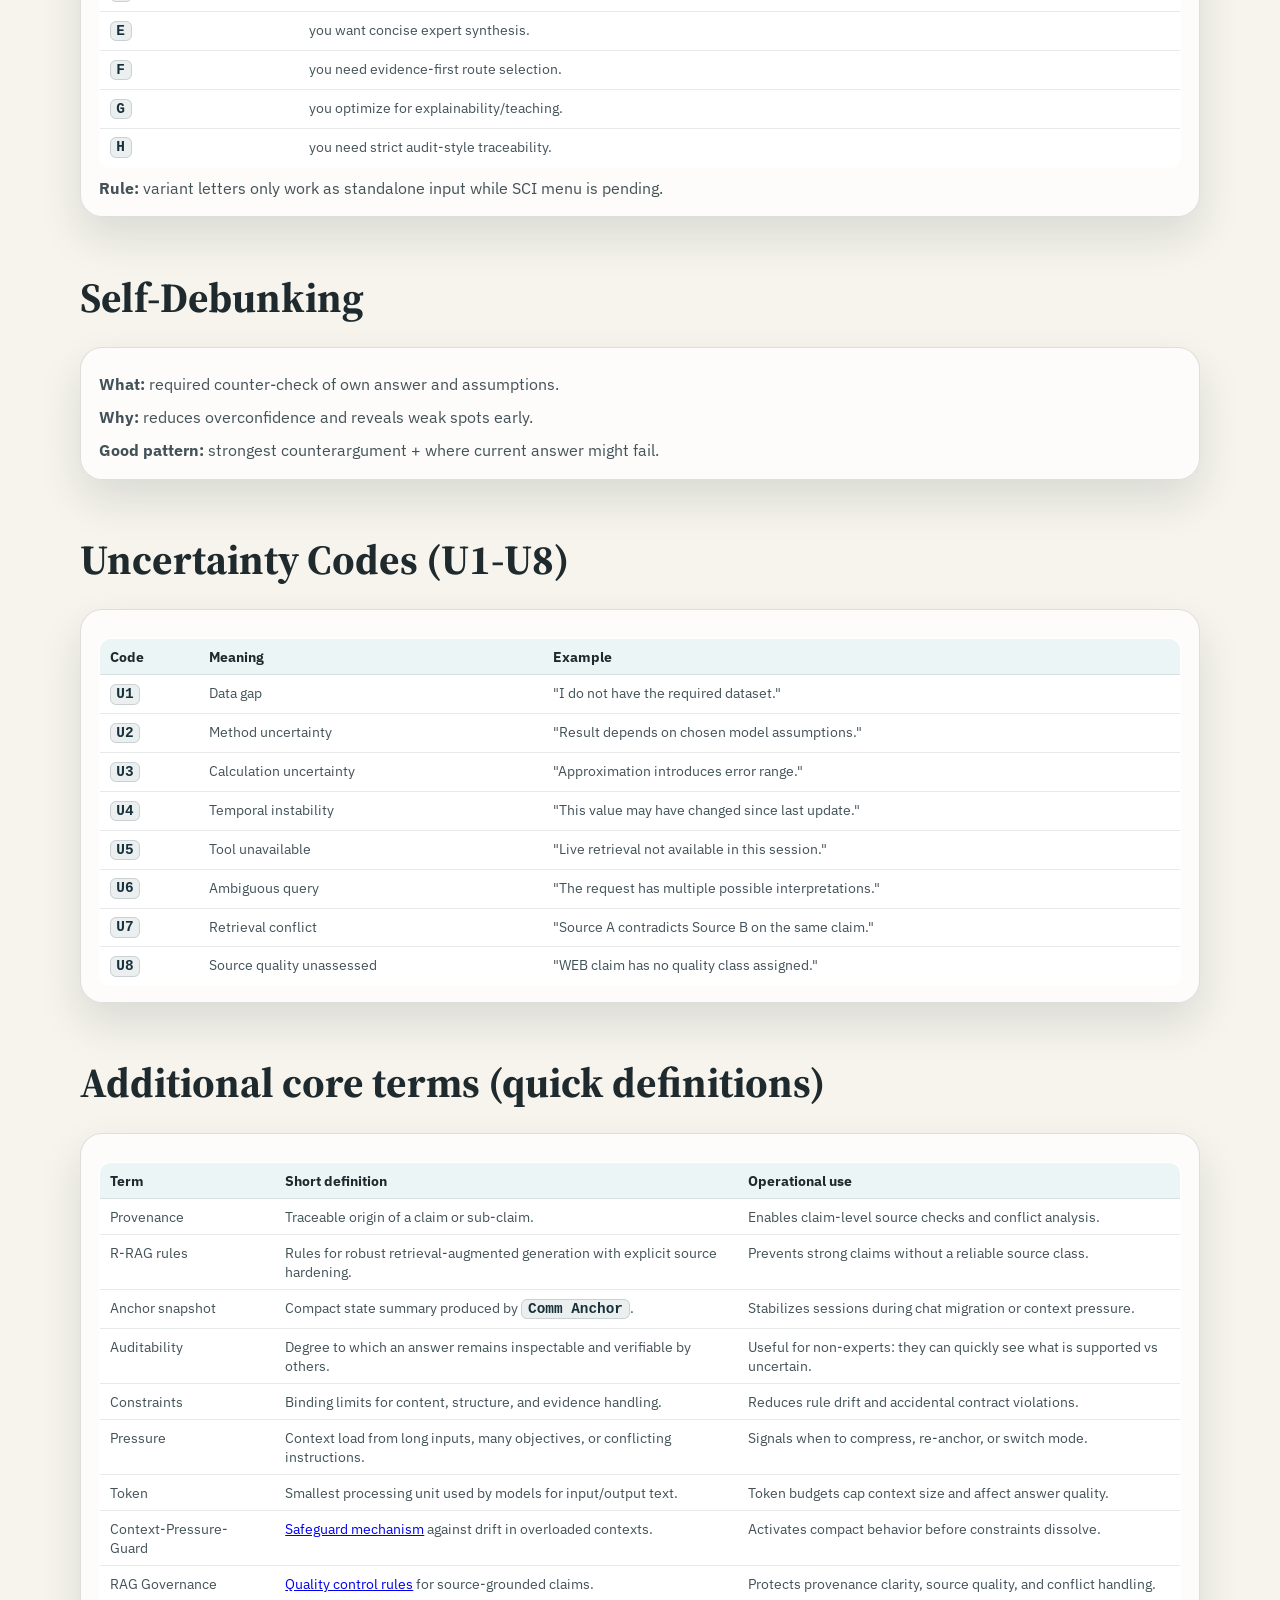
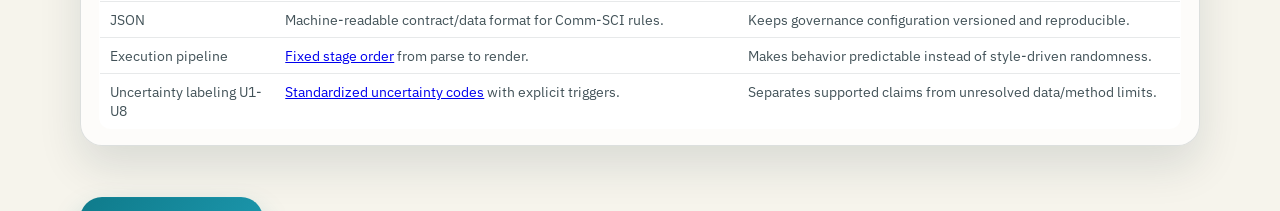
==== commit dbc995c9: "Fix DE navigation, sitemap links, and glossary terms" ====
--- a/docs/concepts/index.html
+++ b/docs/concepts/index.html
@@ -74,6 +74,7 @@
           <a class="link-card" href="#sci-trace"><h3>SCI Trace + Variants</h3><p>Which variant fits which problem.</p></a>
           <a class="link-card" href="#self-debunking"><h3>Self-Debunking</h3><p>Forced counter-check of assumptions.</p></a>
           <a class="link-card" href="#uncertainty-codes"><h3>Uncertainty Codes</h3><p>U1-U8 with concrete examples.</p></a>
+          <a class="link-card" href="#additional-core-terms"><h3>Additional core terms</h3><p>Provenance, token, constraints, JSON, and more.</p></a>
         </div>
       </section>
 
@@ -96,10 +97,12 @@
         <div class="section-head"><h2>Audit</h2></div>
         <article class="info-card">
           <p><strong>What:</strong> <code>Comm Audit</code> checks recent answers for governance compliance.</p>
+          <p><strong>Plain-language view:</strong> an audit is a post-answer checklist: what is compliant, what is missing, and what must be fixed.</p>
           <p><strong>How to read it:</strong> look for violated requirement IDs, missing blocks,
           missing uncertainty labels, and evidence mismatches.</p>
           <p><strong>Practical reading order:</strong> findings severity -> violated contract ->
           exact repair action suggested.</p>
+          <p><strong>Auditability:</strong> responses stay inspectable because rationale, evidence mapping, and contract violations are checkable by others.</p>
           <p><strong>Typical mistake:</strong> only checking final score and ignoring the concrete violation list.</p>
         </article>
       </section>
@@ -250,6 +253,31 @@
         </article>
       </section>
 
+      <section id="additional-core-terms" class="section reveal is-visible">
+        <div class="section-head"><h2>Additional core terms (quick definitions)</h2></div>
+        <article class="info-card">
+          <table class="concept-table">
+            <thead>
+              <tr><th>Term</th><th>Short definition</th><th>Operational use</th></tr>
+            </thead>
+            <tbody>
+              <tr><td>Provenance</td><td>Traceable origin of a claim or sub-claim.</td><td>Enables claim-level source checks and conflict analysis.</td></tr>
+              <tr><td>R-RAG rules</td><td>Rules for robust retrieval-augmented generation with explicit source hardening.</td><td>Prevents strong claims without a reliable source class.</td></tr>
+              <tr><td>Anchor snapshot</td><td>Compact state summary produced by <code>Comm Anchor</code>.</td><td>Stabilizes sessions during chat migration or context pressure.</td></tr>
+              <tr><td>Auditability</td><td>Degree to which an answer remains inspectable and verifiable by others.</td><td>Useful for non-experts: they can quickly see what is supported vs uncertain.</td></tr>
+              <tr><td>Constraints</td><td>Binding limits for content, structure, and evidence handling.</td><td>Reduces rule drift and accidental contract violations.</td></tr>
+              <tr><td>Pressure</td><td>Context load from long inputs, many objectives, or conflicting instructions.</td><td>Signals when to compress, re-anchor, or switch mode.</td></tr>
+              <tr><td>Token</td><td>Smallest processing unit used by models for input/output text.</td><td>Token budgets cap context size and affect answer quality.</td></tr>
+              <tr><td>Context-Pressure-Guard</td><td><a href="#context-pressure-guard">Safeguard mechanism</a> against drift in overloaded contexts.</td><td>Activates compact behavior before constraints dissolve.</td></tr>
+              <tr><td>RAG Governance</td><td><a href="#rag-governance">Quality control rules</a> for source-grounded claims.</td><td>Protects provenance clarity, source quality, and conflict handling.</td></tr>
+              <tr><td>JSON</td><td>Machine-readable contract/data format for Comm-SCI rules.</td><td>Keeps governance configuration versioned and reproducible.</td></tr>
+              <tr><td>Execution pipeline</td><td><a href="#execution-pipeline">Fixed stage order</a> from parse to render.</td><td>Makes behavior predictable instead of style-driven randomness.</td></tr>
+              <tr><td>Uncertainty labeling U1-U8</td><td><a href="#uncertainty-codes">Standardized uncertainty codes</a> with explicit triggers.</td><td>Separates supported claims from unresolved data/method limits.</td></tr>
+            </tbody>
+          </table>
+        </article>
+      </section>
+
       <section class="section reveal is-visible">
         <a class="btn btn-solid" href="../index.html">Back to landing page</a>
       </section>
--- a/docs/assets/landing.css
+++ b/docs/assets/landing.css
@@ -167,6 +167,57 @@
   line-height: 1.65;
 }
 
+.hero-showcase {
+  margin-top: 1.2rem;
+  display: grid;
+  grid-template-columns: repeat(2, minmax(0, 1fr));
+  gap: 0.85rem;
+}
+
+.hero-shot {
+  margin: 0;
+  padding: 0;
+  border: 1px solid var(--line);
+  border-radius: var(--radius-md);
+  background: var(--surface);
+  color: inherit;
+  text-align: left;
+  cursor: zoom-in;
+  overflow: hidden;
+  box-shadow: var(--shadow);
+  transition: transform 180ms ease, border-color 180ms ease, box-shadow 180ms ease;
+}
+
+.hero-shot:hover {
+  transform: translateY(-2px);
+  border-color: rgba(15, 123, 139, 0.45);
+  box-shadow: 0 18px 34px rgba(20, 39, 48, 0.18);
+}
+
+.hero-shot:focus-visible {
+  outline: 2px solid rgba(15, 123, 139, 0.42);
+  outline-offset: 2px;
+}
+
+.hero-shot img {
+  display: block;
+  width: 100%;
+  aspect-ratio: 16 / 10;
+  object-fit: cover;
+  transition: transform 220ms ease;
+}
+
+.hero-shot:hover img {
+  transform: scale(1.05);
+}
+
+.hero-shot span {
+  display: block;
+  padding: 0.65rem 0.78rem 0.72rem;
+  color: var(--ink-soft);
+  font-size: 0.86rem;
+}
+
 .hero-actions {
   margin-top: 1.55rem;
   display: flex;
@@ -360,6 +411,34 @@
   grid-template-columns: repeat(2, minmax(0, 1fr));
 }
 
+.doc-grid {
+  display: grid;
+  grid-template-columns: repeat(3, minmax(0, 1fr));
+  gap: 0.9rem;
+}
+
+.site-map-grid {
+  margin-top: 0.6rem;
+}
+
+.site-tree {
+  margin: 0.58rem 0 0;
+  padding: 0 0 0 1.1rem;
+  display: grid;
+  gap: 0.24rem;
+  color: var(--ink-soft);
+}
+
+.site-tree a {
+  color: #0e5f91;
+  text-decoration-thickness: 1px;
+  text-underline-offset: 2px;
+}
+
+.site-tree a:hover {
+  color: #0c4f79;
+}
+
 .start-grid {
   display: grid;
   grid-template-columns: minmax(0, 1.1fr) minmax(0, 1fr);
@@ -532,6 +611,88 @@
   color: inherit;
 }
 
+body.no-scroll {
+  overflow: hidden;
+}
+
+.lightbox {
+  position: fixed;
+  inset: 0;
+  z-index: 120;
+  display: grid;
+  place-items: center;
+  padding: clamp(0.8rem, 3vw, 1.4rem);
+  opacity: 0;
+  visibility: hidden;
+  pointer-events: none;
+  background: rgba(11, 21, 26, 0.78);
+  transition: opacity 180ms ease, visibility 180ms ease;
+}
+
+.lightbox.is-open {
+  opacity: 1;
+  visibility: visible;
+  pointer-events: auto;
+}
+
+.lightbox-panel {
+  width: min(1040px, 94vw);
+  max-height: calc(100vh - 2rem);
+  background: #0f1619;
+  border: 1px solid rgba(220, 240, 245, 0.2);
+  border-radius: 16px;
+  padding: 0.85rem;
+  display: grid;
+  gap: 0.6rem;
+  box-shadow: 0 28px 64px rgba(0, 0, 0, 0.42);
+}
+
+.lightbox-image-wrap {
+  margin: 0;
+  border-radius: 10px;
+  overflow: hidden;
+  background: #0b1114;
+}
+
+.lightbox-image {
+  display: block;
+  width: 100%;
+  max-height: calc(100vh - 8rem);
+  object-fit: contain;
+  background: #0b1114;
+}
+
+.lightbox-meta {
+  display: flex;
+  align-items: center;
+  justify-content: space-between;
+  gap: 0.75rem;
+}
+
+.lightbox-caption {
+  margin: 0;
+  color: #e3edf0;
+  font-size: 0.88rem;
+  line-height: 1.42;
+}
+
+.lightbox-close {
+  border: 1px solid rgba(227, 237, 240, 0.28);
+  background: rgba(227, 237, 240, 0.12);
+  color: #ffffff;
+  border-radius: 999px;
+  font-size: 0.82rem;
+  font-weight: 700;
+  letter-spacing: 0.04em;
+  text-transform: uppercase;
+  cursor: pointer;
+  padding: 0.42rem 0.75rem;
+}
+
+.lightbox-close:hover {
+  background: rgba(227, 237, 240, 0.2);
+}
+
 .reveal {
   opacity: 0;
   transform: translateY(16px);
@@ -547,7 +708,9 @@
   .hero-metrics,
   .card-grid,
   .matrix,
+  .doc-grid,
   .start-grid,
+  .hero-showcase,
   .shot-grid {
     grid-template-columns: repeat(2, minmax(0, 1fr));
   }
@@ -574,7 +737,9 @@
   .hero-metrics,
   .card-grid,
   .matrix,
+  .doc-grid,
   .start-grid,
+  .hero-showcase,
   .shot-grid {
     grid-template-columns: minmax(0, 1fr);
   }
